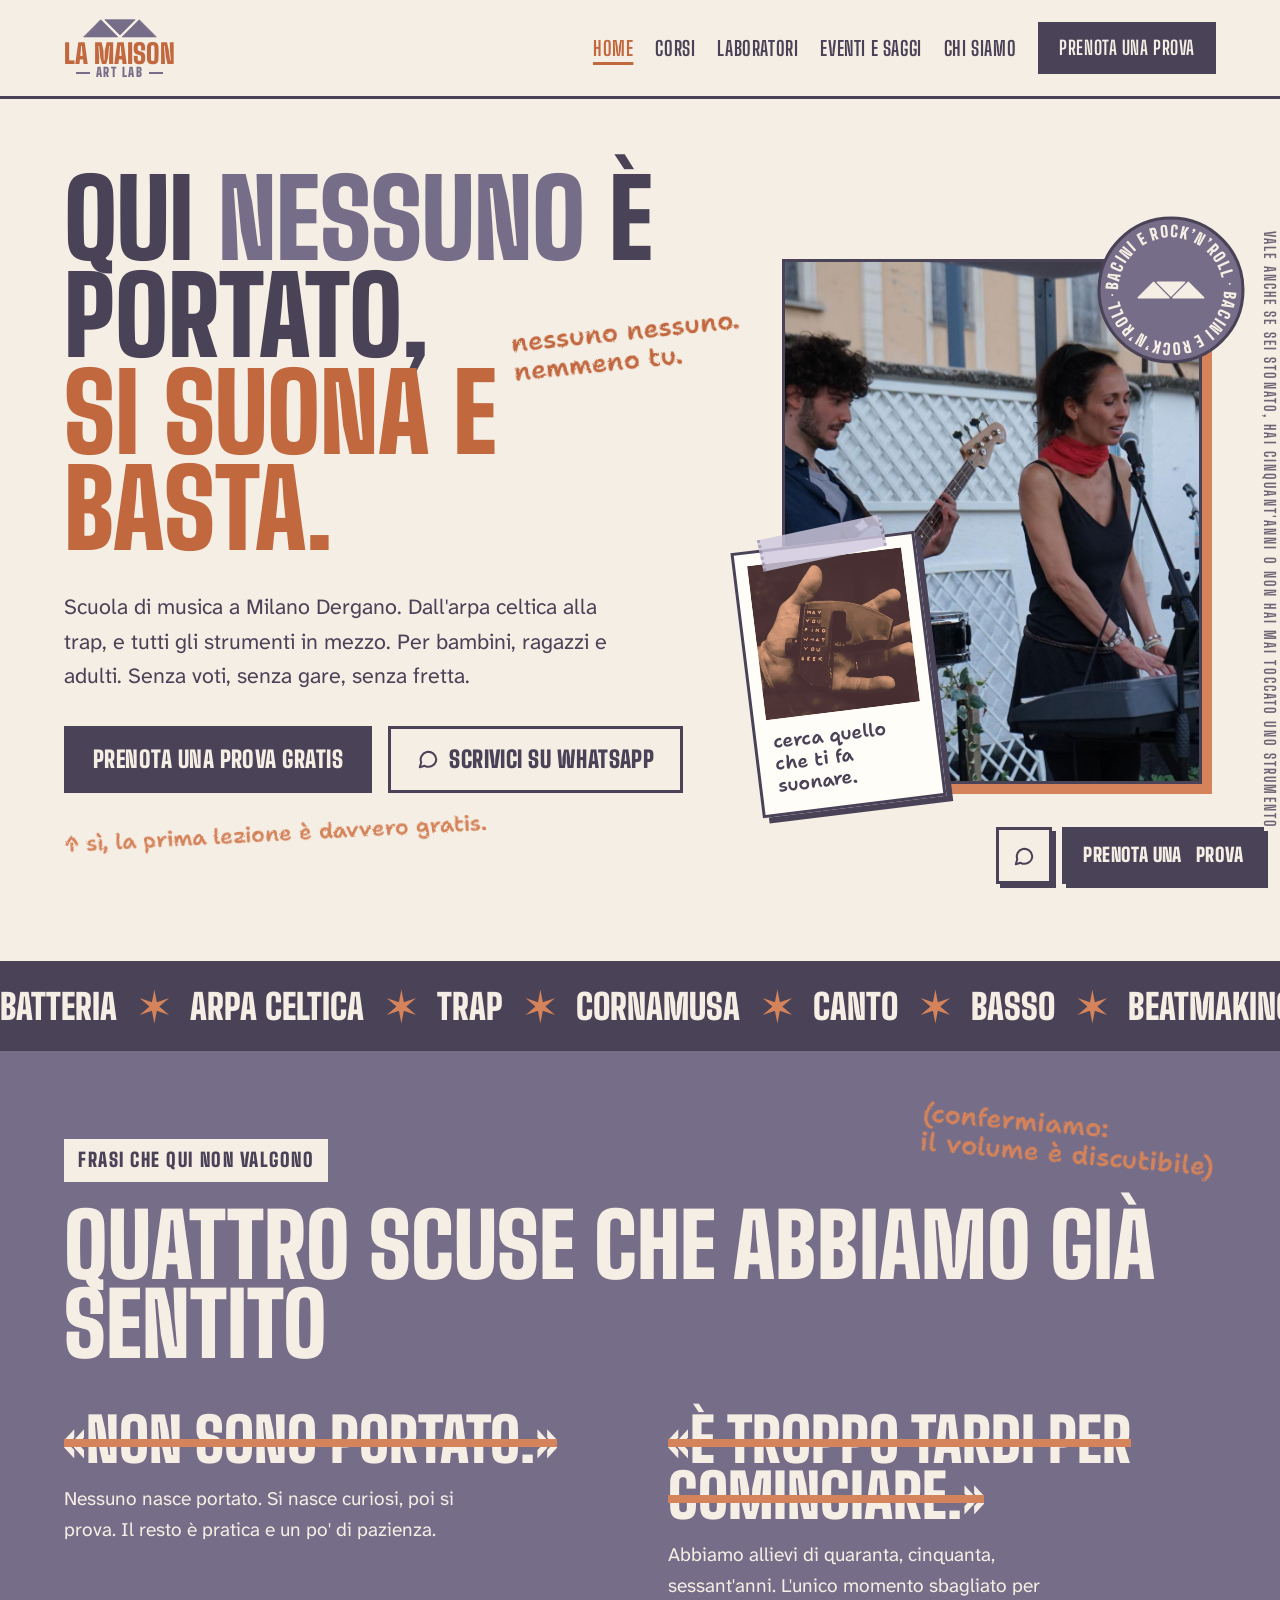
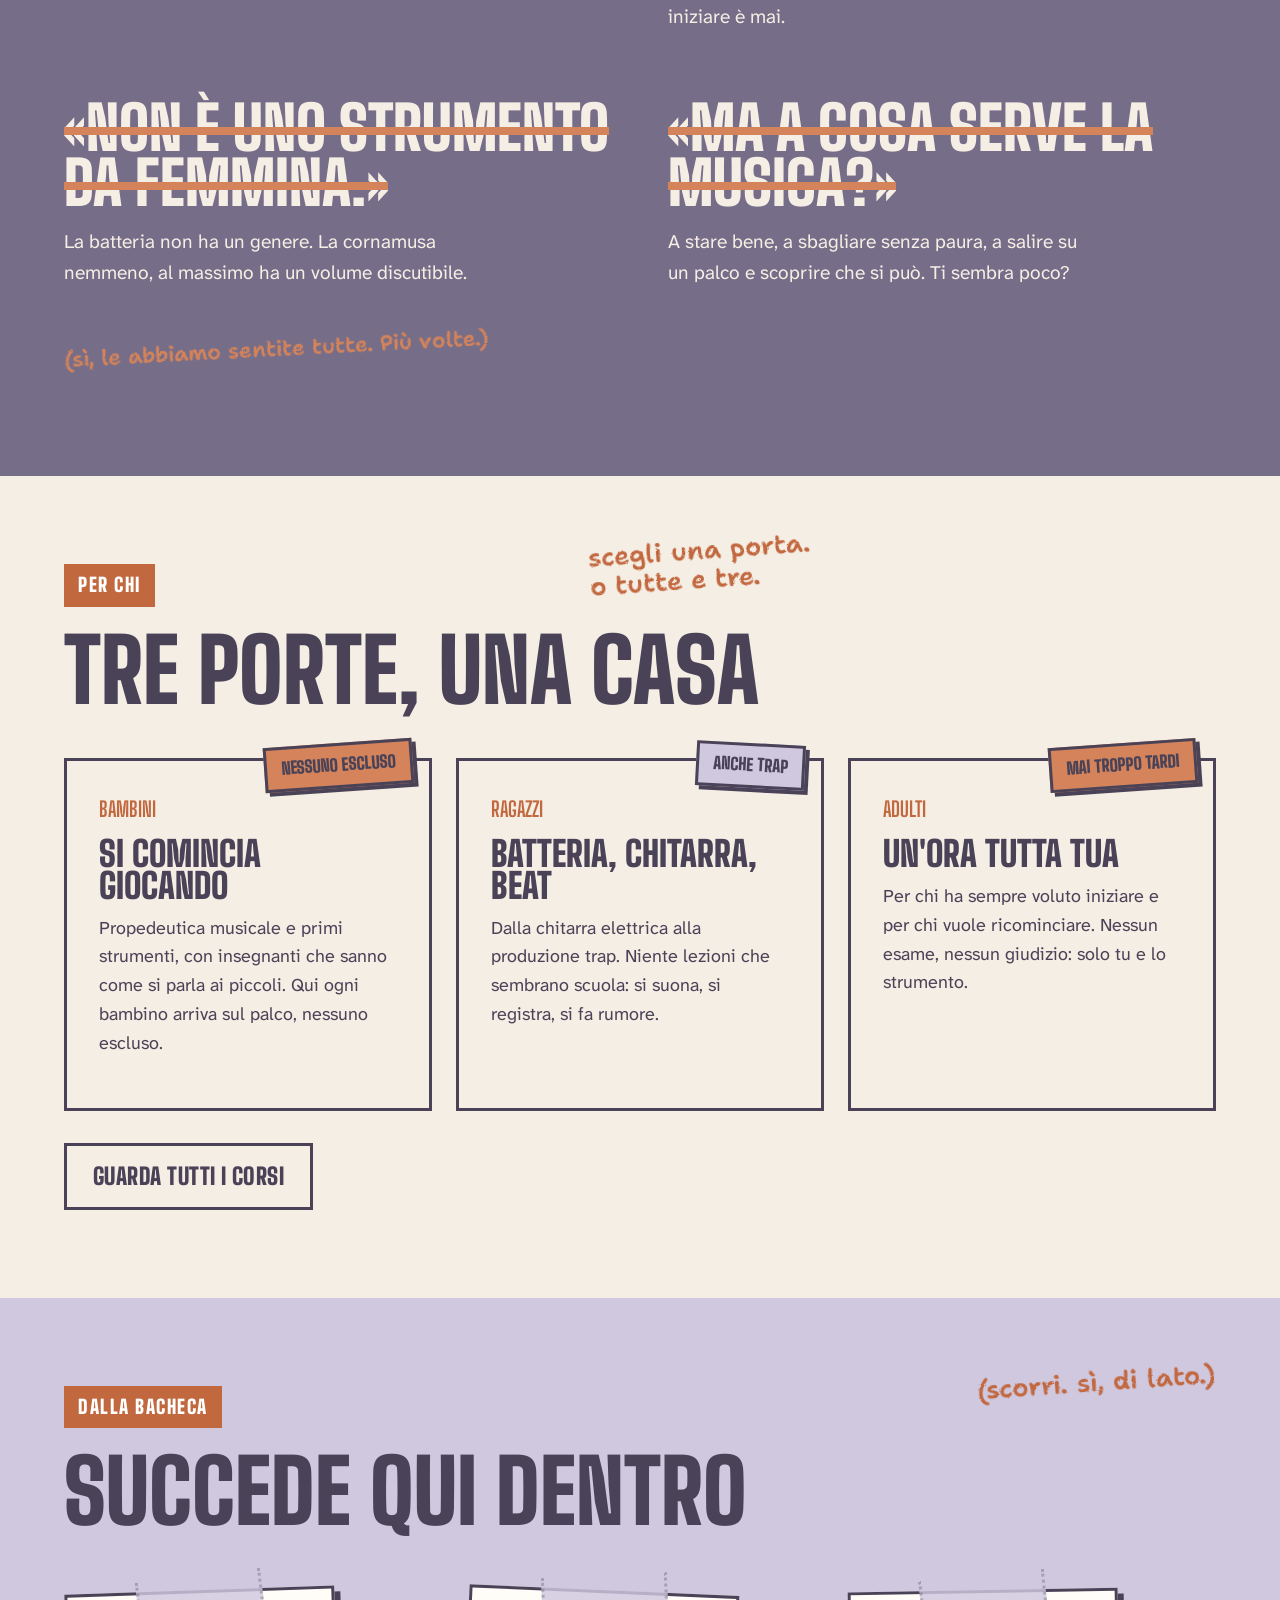
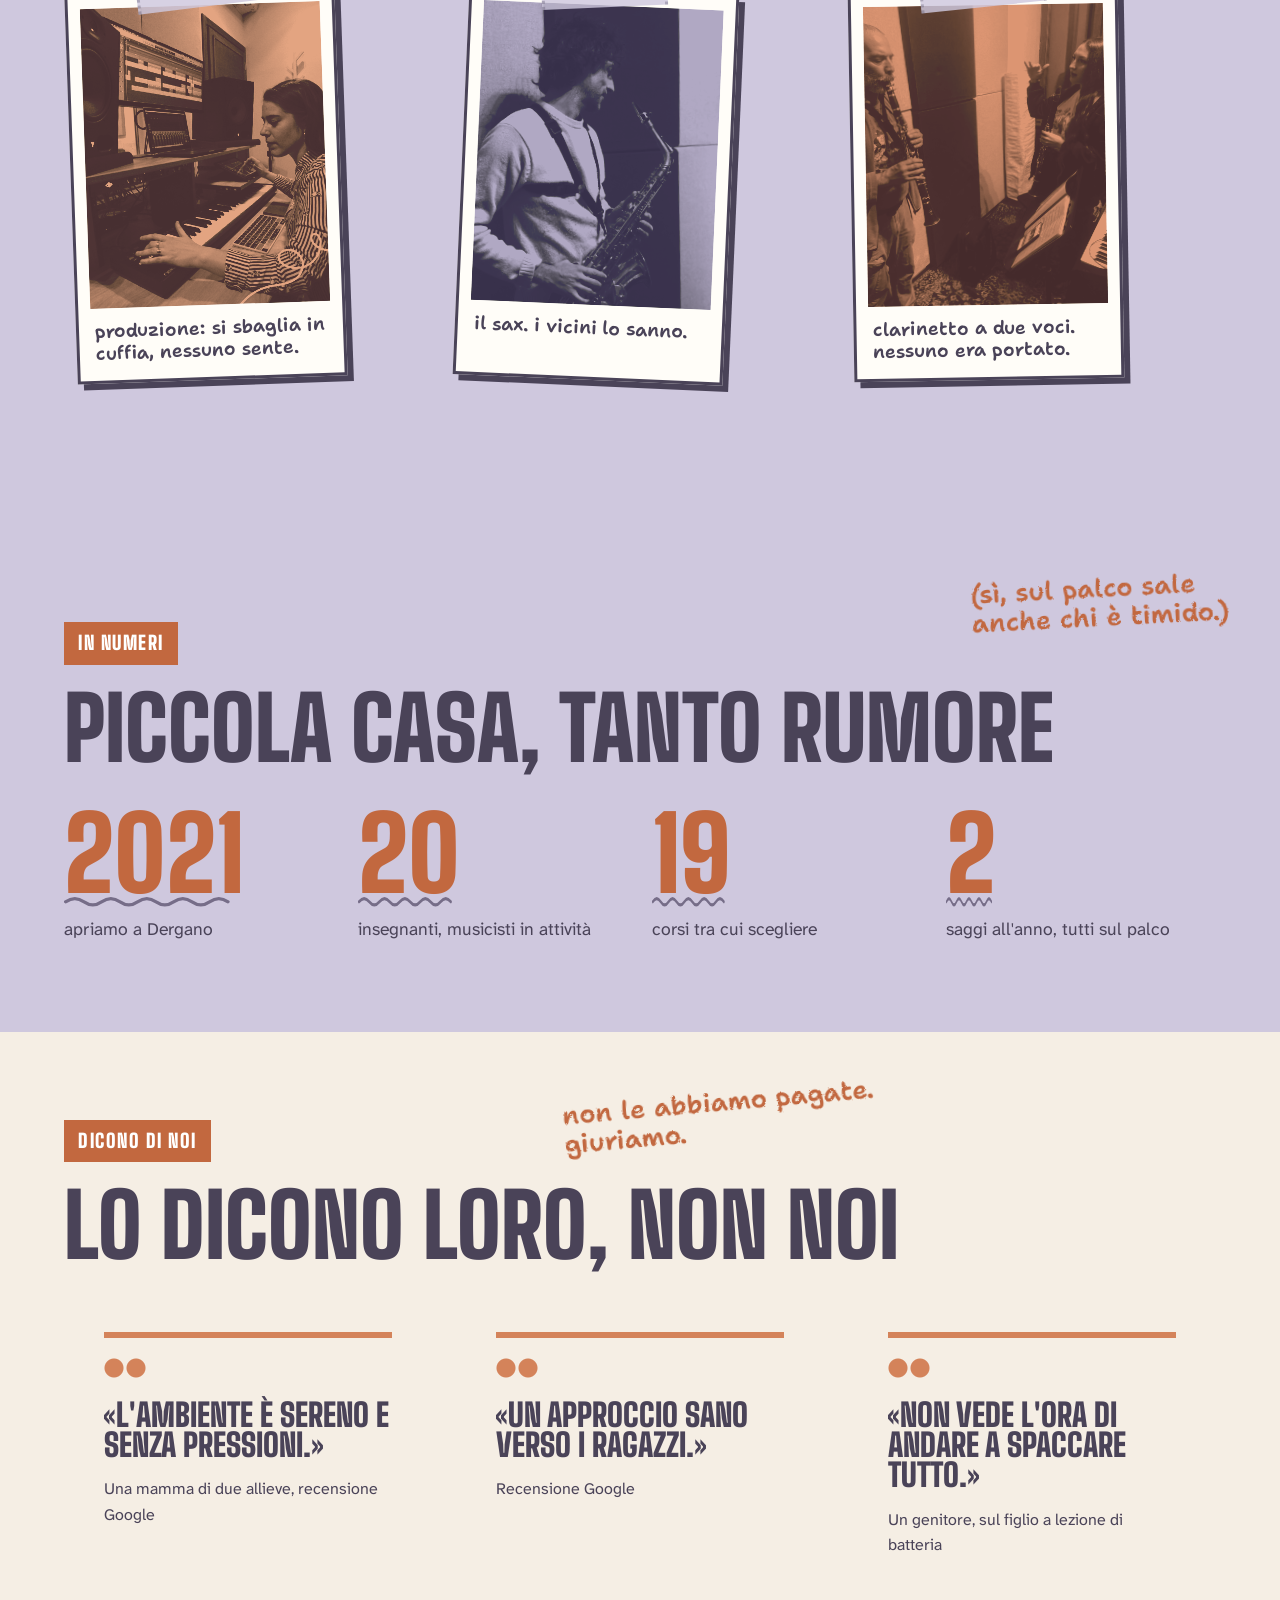
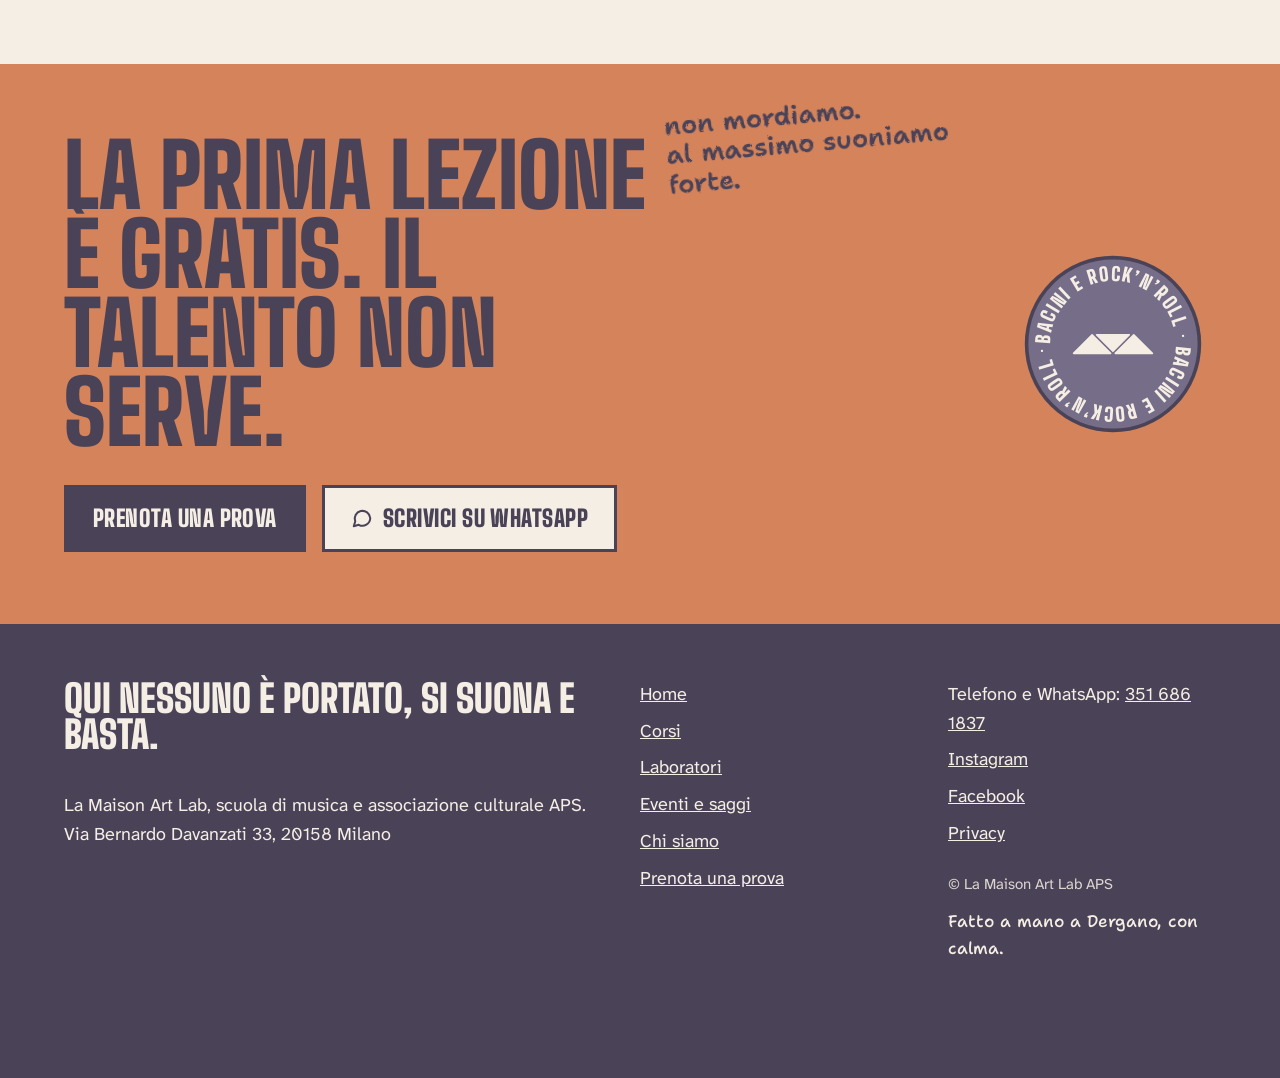
==== index.html @ 90f3ef37 "Aggiunge le foto della scuola: apertura, bacheca, archivio dei saggi e sede Co-Authored-By: Claude O" ====
<!DOCTYPE html>
<html lang="it">
<head>
<meta charset="utf-8">
<meta name="viewport" content="width=device-width, initial-scale=1">
<title>La Maison Art Lab · Scuola di musica a Milano Dergano</title>
<meta name="description" content="Qui nessuno è portato, si suona e basta. Scuola di musica a Milano Dergano per bambini, ragazzi e adulti. Lezione di prova gratuita.">
<link rel="stylesheet" href="style.css">
</head>
<body>
<svg width="0" height="0" style="position:absolute" aria-hidden="true" focusable="false"><filter id="gesso"><feTurbulence type="fractalNoise" baseFrequency="0.85" numOctaves="2" result="n"/><feDisplacementMap in="SourceGraphic" in2="n" scale="2.4"/></filter></svg>
<a class="salta" href="#contenuto">Vai al contenuto</a>
<header class="testata"><div class="wrap">
<a class="marchio" href="index.html" aria-label="La Maison Art Lab, home"><svg viewBox="130 300 832 225" aria-hidden="true" focusable="false"><g fill="#766D88" stroke="#766D88" stroke-width="8" stroke-linejoin="round"><path d="M148 507 L335 319 L522 507 Z"/><path d="M380 319 L711 319 L546 485 Z"/><path d="M569 507 L756 319 L944 507 Z"/></g></svg><span class="marchio-testo"><b>La Maison</b><span>ART LAB</span></span></a>
<button class="apri-menu" type="button" aria-expanded="false" aria-controls="menu">Menu</button>
<nav class="menu" id="menu" aria-label="Principale"><a href="index.html" aria-current="page">Home</a><a href="corsi.html">Corsi</a><a href="laboratori.html">Laboratori</a><a href="eventi.html">Eventi e saggi</a><a href="chi-siamo.html">Chi siamo</a><a class="btn btn-prova" href="prova.html">Prenota una prova</a></nav>
</div></header>
<main id="contenuto">
<section class="hero"><div class="wrap hero-griglia">
<div>
<h1 style="font-size:clamp(3.6rem,8.4vw,8.4rem)"><span class="w1">Qui</span> <span class="w2">nessuno</span> <span class="w1">è portato,</span><span class="riga2">si suona e basta.</span></h1>
<p class="lead">Scuola di musica a Milano Dergano. Dall'arpa celtica alla trap, e tutti gli strumenti in mezzo. Per bambini, ragazzi e adulti. Senza voti, senza gare, senza fretta.</p>
<div class="bottoni"><a class="btn btn-prova" href="prova.html">Prenota una prova gratis</a><a class="btn btn-wa" href="https://wa.me/393516861837?text=Ciao%21%20Vorrei%20prenotare%20una%20lezione%20di%20prova%20alla%20Maison."><svg viewBox="0 0 24 24" fill="none" stroke="currentColor" stroke-width="2.2" stroke-linecap="round" stroke-linejoin="round" aria-hidden="true" focusable="false"><path d="M21 12a8.5 8.5 0 0 1-12.6 7.4L3 21l1.6-5.2A8.5 8.5 0 1 1 21 12z"/></svg> Scrivici su WhatsApp</a></div>
<p class="annotazione">↑ sì, la prima lezione è davvero gratis.</p>
</div>
<div class="hero-figura"><div class="foto-grande"><img src="foto/hero-basso-voce.jpg" alt="Un bassista e una cantante suonano dal vivo nel giardino" width="960" height="1200"></div><figure class="polaroid nastrino"><span class="duo"><img src="foto/plettro.jpg" alt="Una mano tiene un plettro con la scritta may you find what you seek" loading="lazy"></span><figcaption>cerca quello che ti fa suonare.</figcaption></figure><svg class="timbro" viewBox="0 0 200 200" aria-hidden="true" focusable="false"><defs><path id="cerchio-hero" d="M100,100 m-70,0 a70,70 0 1,1 140,0 a70,70 0 1,1 -140,0"/></defs><circle cx="100" cy="100" r="96" fill="#766D88" stroke="#4A4358" stroke-width="4"/><text font-family="Big Shoulders Display, Arial Narrow, sans-serif" font-weight="900" font-size="21" fill="#F5EEE4" letter-spacing="1"><textPath href="#cerchio-hero" textLength="436" lengthAdjust="spacing">BACINI E ROCK&#8217;N&#8217;ROLL · BACINI E ROCK&#8217;N&#8217;ROLL ·</textPath></text><g transform="translate(54.2,87.6) scale(0.11) translate(-130,-300)"><g fill="#F5EEE4" stroke="#F5EEE4" stroke-width="16" stroke-linejoin="round"><path d="M148 507 L335 319 L522 507 Z"/><path d="M380 319 L711 319 L546 485 Z"/><path d="M569 507 L756 319 L944 507 Z"/></g></g></svg></div>
</div>
<p class="gesso solo-desk" style="left:40%;top:218px;color:var(--terra-scura);transform:rotate(-6deg)" aria-hidden="true">nessuno nessuno.<br>nemmeno tu.</p><div class="lato">Vale anche se sei stonato, hai cinquant'anni o non hai mai toccato uno strumento</div>
</section>
<div class="nastro" aria-hidden="true"><div class="nastro-binario"><span>Batteria<i>✶</i>Arpa celtica<i>✶</i>Trap<i>✶</i>Cornamusa<i>✶</i>Canto<i>✶</i>Basso<i>✶</i>Beatmaking<i>✶</i>Violino<i>✶</i>Tin whistle<i>✶</i>Sax<i>✶</i>Pianoforte<i>✶</i>Bodhrán<i>✶</i>Chitarra elettrica<i>✶</i>Tromba<i>✶</i></span><span>Batteria<i>✶</i>Arpa celtica<i>✶</i>Trap<i>✶</i>Cornamusa<i>✶</i>Canto<i>✶</i>Basso<i>✶</i>Beatmaking<i>✶</i>Violino<i>✶</i>Tin whistle<i>✶</i>Sax<i>✶</i>Pianoforte<i>✶</i>Bodhrán<i>✶</i>Chitarra elettrica<i>✶</i>Tromba<i>✶</i></span></div></div>

<section class="sezione sezione-viola"><div class="wrap">
<span class="etichetta">Frasi che qui non valgono</span>
<h2>Quattro scuse che abbiamo già sentito</h2>
<div class="frasi">
<div class="frase"><s>«Non sono portato.»</s><p>Nessuno nasce portato. Si nasce curiosi, poi si prova. Il resto è pratica e un po' di pazienza.</p></div>
<div class="frase"><s>«È troppo tardi per cominciare.»</s><p>Abbiamo allievi di quaranta, cinquanta, sessant'anni. L'unico momento sbagliato per iniziare è mai.</p></div>
<div class="frase"><s>«Non è uno strumento da femmina.»</s><p>La batteria non ha un genere. La cornamusa nemmeno, al massimo ha un volume discutibile.</p></div>
<div class="frase"><s>«Ma a cosa serve la musica?»</s><p>A stare bene, a sbagliare senza paura, a salire su un palco e scoprire che si può. Ti sembra poco?</p></div>
</div>
<p class="annotazione">(sì, le abbiamo sentite tutte. Più volte.)</p><p class="gesso solo-desk" style="right:5%;top:60px;color:var(--terra);transform:rotate(5deg)" aria-hidden="true">(confermiamo:<br>il volume è discutibile)</p>
</div></section>

<section class="sezione"><div class="wrap">
<p class="gesso solo-desk" style="left:46%;top:60px;color:var(--terra-scura);transform:rotate(-4deg)" aria-hidden="true">scegli una porta.<br>o tutte e tre.</p><span class="etichetta">Per chi</span>
<h2>Tre porte, una casa</h2>
<div class="schede">
<div class="scheda"><span class="adesivo">Nessuno escluso</span><span class="eta">Bambini</span><h3>Si comincia giocando</h3><p>Propedeutica musicale e primi strumenti, con insegnanti che sanno come si parla ai piccoli. Qui ogni bambino arriva sul palco, nessuno escluso.</p></div>
<div class="scheda"><span class="adesivo lilla">Anche trap</span><span class="eta">Ragazzi</span><h3>Batteria, chitarra, beat</h3><p>Dalla chitarra elettrica alla produzione trap. Niente lezioni che sembrano scuola: si suona, si registra, si fa rumore.</p></div>
<div class="scheda"><span class="adesivo">Mai troppo tardi</span><span class="eta">Adulti</span><h3>Un'ora tutta tua</h3><p>Per chi ha sempre voluto iniziare e per chi vuole ricominciare. Nessun esame, nessun giudizio: solo tu e lo strumento.</p></div>
</div>
<div class="bottoni"><a class="btn btn-wa" href="corsi.html">Guarda tutti i corsi</a></div>
</div></section><section class="sezione sezione-lilla"><div class="wrap"><p class="gesso solo-desk" style="right:5%;top:70px;color:var(--terra-scura);transform:rotate(-4deg)" aria-hidden="true">(scorri. sì, di lato.)</p><span class="etichetta">Dalla bacheca</span><h2>Succede qui dentro</h2><div class="bacheca" aria-label="Foto dalle lezioni"><figure class="polaroid nastrino"><span class="duo"><img src="foto/produzione.jpg" alt="Una ragazza produce musica al computer con tastiera e casse" loading="lazy"></span><figcaption>produzione: si sbaglia in cuffia, nessuno sente.</figcaption></figure><figure class="polaroid nastrino"><span class="duo"><img src="foto/sax.jpg" alt="Un sassofonista davanti alla parete rossa della sala" loading="lazy"></span><figcaption>il sax. i vicini lo sanno.</figcaption></figure><figure class="polaroid nastrino"><span class="duo"><img src="foto/clarinetto.jpg" alt="Insegnante e allieva suonano il clarinetto" loading="lazy"></span><figcaption>clarinetto a due voci. nessuno era portato.</figcaption></figure><figure class="polaroid nastrino"><span class="duo"><img src="foto/canto-piano.jpg" alt="Una cantante e un pianista provano in sala" loading="lazy"></span><figcaption>voce e piano. il resto è coraggio.</figcaption></figure><figure class="polaroid nastrino"><span class="duo"><img src="foto/basso.jpg" alt="Un bassista suona in sala prove" loading="lazy"></span><figcaption>senza basso non balla nessuno.</figcaption></figure><figure class="polaroid nastrino"><span class="duo"><img src="foto/batteria.jpg" alt="Una batterista suona all aperto" loading="lazy"></span><figcaption>rumore autorizzato.</figcaption></figure><figure class="polaroid nastrino"><span class="duo"><img src="foto/studio.jpg" alt="Una persona di spalle lavora in studio di registrazione" loading="lazy"></span><figcaption>cuffie, cavi e pazienza.</figcaption></figure><figure class="polaroid nastrino"><span class="duo"><img src="foto/chitarre.jpg" alt="Due chitarriste a lezione" loading="lazy"></span><figcaption>prima si accorda. poi si ride.</figcaption></figure><figure class="polaroid nastrino"><span class="duo"><img src="foto/batteria-giardino.jpg" alt="Un percussionista suona con le spazzole in giardino" loading="lazy"></span><figcaption>anche in giardino. anche con le spazzole.</figcaption></figure></div></div></section>

<section class="sezione sezione-lilla"><div class="wrap">
<p class="gesso solo-desk" style="right:4%;top:40px;color:var(--terra-scura);transform:rotate(-3deg)" aria-hidden="true">(sì, sul palco sale<br>anche chi è timido.)</p><span class="etichetta">In numeri</span>
<h2>Piccola casa, tanto rumore</h2>
<div class="numeri">
<div class="numero"><b>2021<svg viewBox="0 0 200 18" preserveAspectRatio="none" aria-hidden="true" focusable="false"><path d="M2 10 Q 12 2 22 10 Q 32 18 42 10 Q 52 2 62 10 Q 72 18 82 10 Q 92 2 102 10 Q 112 18 122 10 Q 132 2 142 10 Q 152 18 162 10 Q 172 2 182 10" fill="none" stroke="currentColor" stroke-width="4" stroke-linecap="round"/></svg></b><span>apriamo a Dergano</span></div>
<div class="numero"><b>20<svg viewBox="0 0 200 18" preserveAspectRatio="none" aria-hidden="true" focusable="false"><path d="M2 10 Q 12 2 22 10 Q 32 18 42 10 Q 52 2 62 10 Q 72 18 82 10 Q 92 2 102 10 Q 112 18 122 10 Q 132 2 142 10 Q 152 18 162 10 Q 172 2 182 10" fill="none" stroke="currentColor" stroke-width="4" stroke-linecap="round"/></svg></b><span>insegnanti, musicisti in attività</span></div>
<div class="numero"><b>19<svg viewBox="0 0 200 18" preserveAspectRatio="none" aria-hidden="true" focusable="false"><path d="M2 10 Q 12 2 22 10 Q 32 18 42 10 Q 52 2 62 10 Q 72 18 82 10 Q 92 2 102 10 Q 112 18 122 10 Q 132 2 142 10 Q 152 18 162 10 Q 172 2 182 10" fill="none" stroke="currentColor" stroke-width="4" stroke-linecap="round"/></svg></b><span>corsi tra cui scegliere</span></div>
<div class="numero"><b>2<svg viewBox="0 0 200 18" preserveAspectRatio="none" aria-hidden="true" focusable="false"><path d="M2 10 Q 12 2 22 10 Q 32 18 42 10 Q 52 2 62 10 Q 72 18 82 10 Q 92 2 102 10 Q 112 18 122 10 Q 132 2 142 10 Q 152 18 162 10 Q 172 2 182 10" fill="none" stroke="currentColor" stroke-width="4" stroke-linecap="round"/></svg></b><span>saggi all'anno, tutti sul palco</span></div>
</div>
</div></section>

<section class="sezione"><div class="wrap">
<p class="gesso solo-desk" style="left:44%;top:56px;color:var(--terra-scura);transform:rotate(-5deg)" aria-hidden="true">non le abbiamo pagate.<br>giuriamo.</p><span class="etichetta">Dicono di noi</span>
<h2>Lo dicono loro, non noi</h2>
<div class="recensioni">
<figure class="recensione"><blockquote>«L'ambiente è sereno e senza pressioni.»</blockquote><figcaption>Una mamma di due allieve, recensione Google</figcaption></figure>
<figure class="recensione"><blockquote>«Un approccio sano verso i ragazzi.»</blockquote><figcaption>Recensione Google</figcaption></figure>
<figure class="recensione"><blockquote>«Non vede l'ora di andare a spaccare tutto.»</blockquote><figcaption>Un genitore, sul figlio a lezione di batteria</figcaption></figure>
</div>
</div></section>

</main>
<section class="banda"><p class="gesso solo-desk" style="left:52%;top:34px;color:var(--notte);transform:rotate(-5deg)" aria-hidden="true">non mordiamo.<br>al massimo suoniamo forte.</p><svg class="timbro" viewBox="0 0 200 200" aria-hidden="true" focusable="false"><defs><path id="cerchio-piede" d="M100,100 m-70,0 a70,70 0 1,1 140,0 a70,70 0 1,1 -140,0"/></defs><circle cx="100" cy="100" r="96" fill="#766D88" stroke="#4A4358" stroke-width="4"/><text font-family="Big Shoulders Display, Arial Narrow, sans-serif" font-weight="900" font-size="21" fill="#F5EEE4" letter-spacing="1"><textPath href="#cerchio-piede" textLength="436" lengthAdjust="spacing">BACINI E ROCK&#8217;N&#8217;ROLL · BACINI E ROCK&#8217;N&#8217;ROLL ·</textPath></text><g transform="translate(54.2,87.6) scale(0.11) translate(-130,-300)"><g fill="#F5EEE4" stroke="#F5EEE4" stroke-width="16" stroke-linejoin="round"><path d="M148 507 L335 319 L522 507 Z"/><path d="M380 319 L711 319 L546 485 Z"/><path d="M569 507 L756 319 L944 507 Z"/></g></g></svg><div class="wrap">
<h2>La prima lezione è gratis. Il talento non serve.</h2>
<div class="bottoni"><a class="btn btn-prova" href="prova.html">Prenota una prova</a><a class="btn btn-wa" href="https://wa.me/393516861837?text=Ciao%21%20Vorrei%20prenotare%20una%20lezione%20di%20prova%20alla%20Maison."><svg viewBox="0 0 24 24" fill="none" stroke="currentColor" stroke-width="2.2" stroke-linecap="round" stroke-linejoin="round" aria-hidden="true" focusable="false"><path d="M21 12a8.5 8.5 0 0 1-12.6 7.4L3 21l1.6-5.2A8.5 8.5 0 1 1 21 12z"/></svg> Scrivici su WhatsApp</a></div>
</div></section>
<footer class="piede"><div class="wrap">
<div><p class="claim">Qui nessuno è portato, si suona e basta.</p><p>La Maison Art Lab, scuola di musica e associazione culturale APS.<br>Via Bernardo Davanzati 33, 20158 Milano</p></div>
<div><ul><li><a href="index.html">Home</a></li><li><a href="corsi.html">Corsi</a></li><li><a href="laboratori.html">Laboratori</a></li><li><a href="eventi.html">Eventi e saggi</a></li><li><a href="chi-siamo.html">Chi siamo</a></li><li><a href="prova.html">Prenota una prova</a></li></ul></div>
<div><ul><li>Telefono e WhatsApp: <a href="tel:+393516861837">351 686 1837</a></li><li><a href="https://www.instagram.com/lamaisonartlab/">Instagram</a></li><li><a href="https://www.facebook.com/lamaisonartlab/">Facebook</a></li><li><a href="privacy.html">Privacy</a></li></ul><small>© La Maison Art Lab APS</small><p class="firma">Fatto a mano a Dergano, con calma.</p></div>
</div></footer>
<div class="fisso"><a class="btn btn-wa" href="https://wa.me/393516861837?text=Ciao%21%20Vorrei%20prenotare%20una%20lezione%20di%20prova%20alla%20Maison." aria-label="Scrivici su WhatsApp"><svg viewBox="0 0 24 24" fill="none" stroke="currentColor" stroke-width="2.2" stroke-linecap="round" stroke-linejoin="round" aria-hidden="true" focusable="false"><path d="M21 12a8.5 8.5 0 0 1-12.6 7.4L3 21l1.6-5.2A8.5 8.5 0 1 1 21 12z"/></svg></a><a class="btn btn-prova" href="prova.html"><span class="testo-lungo">Prenota una&nbsp;</span>prova</a></div>
<script src="main.js"></script>
</body>
</html>
---- style.css ----
@font-face{font-family:'Big Shoulders Display';font-style:normal;font-weight:700;font-display:swap;src:url(fonts/big-shoulders-display-latin-700-normal.woff2) format('woff2')}
@font-face{font-family:'Big Shoulders Display';font-style:normal;font-weight:900;font-display:swap;src:url(fonts/big-shoulders-display-latin-900-normal.woff2) format('woff2')}
@font-face{font-family:'Atkinson Hyperlegible Next';font-style:normal;font-weight:400;font-display:swap;src:url(fonts/atkinson-hyperlegible-next-latin-400-normal.woff2) format('woff2')}
@font-face{font-family:'Atkinson Hyperlegible Next';font-style:normal;font-weight:700;font-display:swap;src:url(fonts/atkinson-hyperlegible-next-latin-700-normal.woff2) format('woff2')}
@font-face{font-family:'Shantell Sans';font-style:normal;font-weight:500;font-display:swap;src:url(fonts/shantell-sans-latin-500-normal.woff2) format('woff2')}
@font-face{font-family:'Shantell Sans';font-style:normal;font-weight:600;font-display:swap;src:url(fonts/shantell-sans-latin-600-normal.woff2) format('woff2')}
:root{
  --viola:#766D88; --terra:#D4835A; --terra-scura:#C2683F; --notte:#4A4358;
  --crema:#F5EEE4; --lilla:#CFC8DE; --bianco:#FFFFFF;
  --display:'Big Shoulders Display', 'Arial Narrow', sans-serif;
  --testo:'Atkinson Hyperlegible Next', system-ui, sans-serif;
  --max:1200px;
}
*{box-sizing:border-box}
html{scroll-behavior:smooth}
body{margin:0;background:var(--crema);color:var(--notte);font-family:var(--testo);font-size:1.125rem;line-height:1.6}
img{max-width:100%;display:block}
a{color:var(--notte)}
a:hover{color:var(--terra-scura)}
:focus-visible{outline:3px solid var(--terra-scura);outline-offset:3px}
.wrap{max-width:var(--max);margin:0 auto;padding:0 24px}
h1,h2,h3,.display{font-family:var(--display);font-weight:900;text-transform:uppercase;line-height:.9;margin:0;letter-spacing:0}
h1{font-size:clamp(4rem,12vw,10rem)}
h2{font-size:clamp(3rem,7vw,5.5rem)}
h3{font-size:2.2rem}
p{margin:0 0 1em}
.lead{font-size:1.35rem;max-width:40ch}
.salta{position:absolute;left:-9999px;top:0;background:var(--notte);color:var(--crema);padding:12px 16px;z-index:100}
.salta:focus{left:12px;top:12px}

/* Header */
.testata{position:sticky;top:0;z-index:50;background:var(--crema);border-bottom:3px solid var(--notte)}
.testata .wrap{display:flex;align-items:center;justify-content:space-between;gap:16px;min-height:76px}
.marchio{display:flex;align-items:center;gap:12px;text-decoration:none;color:var(--notte)}
.marchio svg{width:64px;height:auto}
.marchio-testo{display:flex;flex-direction:column;align-items:center;line-height:.9}
.marchio-testo b{font-family:var(--display);font-weight:900;font-size:1.9rem;color:var(--terra-scura);text-transform:uppercase}
.marchio-testo span{display:flex;align-items:center;gap:6px;font-family:var(--display);font-weight:900;font-size:.8rem;letter-spacing:.12em;color:var(--viola)}
.marchio-testo span::before,.marchio-testo span::after{content:"";display:block;width:14px;height:2px;background:var(--viola)}
.menu{display:flex;align-items:center;gap:22px}
.menu a{white-space:nowrap;font-family:var(--display);font-weight:700;font-size:1.25rem;text-transform:uppercase;text-decoration:none;letter-spacing:.03em}
.menu a[aria-current="page"]{color:var(--terra-scura);text-decoration:underline;text-decoration-thickness:3px;text-underline-offset:6px}
.apri-menu{display:none;background:none;border:3px solid var(--notte);color:var(--notte);font-family:var(--display);font-weight:900;font-size:1.2rem;text-transform:uppercase;padding:8px 14px;min-height:44px;cursor:pointer}

/* Bottoni */
.btn{display:inline-flex;align-items:center;justify-content:center;gap:10px;min-height:52px;padding:12px 26px;font-family:var(--display);font-weight:900;font-size:1.45rem;text-transform:uppercase;text-decoration:none;border:3px solid var(--notte);cursor:pointer;letter-spacing:.02em;transition:transform .15s ease}
.btn:hover{transform:translate(-3px,-3px);box-shadow:6px 6px 0 var(--notte)}
.btn-prova{background:var(--notte);color:var(--crema)}
.btn-prova:hover{color:var(--crema)}
.btn-wa{background:var(--crema);color:var(--notte)}
.btn-wa svg{width:22px;height:22px}
.menu .btn{font-size:1.2rem;min-height:44px;padding:8px 18px}
.bottoni{display:flex;flex-wrap:wrap;gap:16px;margin-top:32px}

/* Hero */
.hero{padding:72px 0 88px}
.hero h1 .riga2{display:block;color:var(--terra-scura)}
.hero .tetto{width:min(420px,70vw);margin-bottom:36px}
.hero .lead{margin-top:32px}

/* Sezioni */
.sezione{padding:88px 0}
.sezione-viola{background:var(--viola);color:var(--crema)}
.sezione-viola a{color:var(--crema)}
.sezione-lilla{background:var(--lilla)}
.sezione-terra{background:var(--terra)}
.sezione-notte{background:var(--notte);color:var(--crema)}
.etichetta{display:inline-block;font-family:var(--display);font-weight:900;font-size:1.2rem;letter-spacing:.08em;text-transform:uppercase;background:var(--terra-scura);color:var(--bianco);padding:6px 14px;margin-bottom:24px}
.sezione-viola .etichetta,.sezione-notte .etichetta{background:var(--crema);color:var(--notte)}

/* Frasi sbarrate */
.frasi{display:grid;grid-template-columns:repeat(2,minmax(0,1fr));gap:48px 56px;margin-top:48px}
.frase s{font-family:var(--display);font-weight:900;font-size:clamp(2.4rem,5vw,3.8rem);text-transform:uppercase;line-height:.92;display:block;text-decoration-color:var(--terra);text-decoration-thickness:8px;margin-bottom:16px}
.frase p{font-size:1.2rem;max-width:36ch}

/* Schede */
.schede{display:grid;grid-template-columns:repeat(3,minmax(0,1fr));gap:24px;margin-top:48px}
.scheda{background:var(--crema);color:var(--notte);border:3px solid var(--notte);padding:32px}
.scheda h3{margin-bottom:12px}
.scheda .eta{font-family:var(--display);font-weight:700;font-size:1.3rem;text-transform:uppercase;color:var(--terra-scura);margin-bottom:12px;display:block}

/* Numeri */
.numeri{display:grid;grid-template-columns:repeat(4,minmax(0,1fr));gap:24px;margin-top:40px}
.numero b{display:block;font-family:var(--display);font-weight:900;font-size:clamp(4rem,8vw,6.5rem);line-height:.9;color:var(--terra-scura)}
.numero span{font-size:1.1rem}

/* Recensioni */
.recensioni{display:grid;grid-template-columns:repeat(3,minmax(0,1fr));gap:24px;margin-top:48px}
.recensione{border-top:6px solid var(--terra);padding-top:20px}
.recensione blockquote{margin:0 0 16px;font-family:var(--display);font-weight:900;font-size:2rem;line-height:.95;text-transform:uppercase}
.recensione figcaption{font-size:1rem}

/* Corsi */
.famiglie{display:grid;gap:56px;margin-top:56px}
.famiglia h2{font-size:clamp(2.6rem,5vw,4rem);border-bottom:3px solid var(--notte);padding-bottom:12px;margin-bottom:24px}
.corsi{display:grid;grid-template-columns:repeat(3,minmax(0,1fr));gap:20px}
.corso{background:var(--bianco);border:3px solid var(--notte);padding:24px}
.corso h3{font-size:2rem;margin-bottom:8px}
.corso p{margin:0;font-size:1.05rem}
.tag{display:inline-block;font-family:var(--display);font-weight:700;font-size:.95rem;letter-spacing:.06em;text-transform:uppercase;background:var(--lilla);padding:2px 10px;margin-bottom:10px}

/* Due colonne */
.due{display:grid;grid-template-columns:repeat(2,minmax(0,1fr));gap:56px;align-items:start}
.segnaposto{background:var(--lilla);border:3px dashed var(--viola);min-height:320px;display:flex;align-items:center;justify-content:center;text-align:center;padding:24px;font-family:var(--display);font-weight:700;font-size:1.3rem;text-transform:uppercase;color:var(--notte)}
.galleria{display:grid;grid-template-columns:repeat(3,minmax(0,1fr));gap:20px;margin-top:40px}
.galleria .segnaposto{min-height:240px}
.insegnanti{display:grid;grid-template-columns:repeat(4,minmax(0,1fr));gap:20px;margin-top:40px}
.insegnante .segnaposto{min-height:220px;font-size:1.1rem}
.insegnante h3{font-size:1.8rem;margin-top:12px}
.insegnante p{margin:0}

/* Modulo */
.modulo{background:var(--bianco);border:3px solid var(--notte);padding:40px;display:grid;gap:22px}
.campo{display:grid;gap:6px}
.campo label,.campo legend{font-weight:700;font-size:1.05rem}
.campo input,.campo select,.campo textarea{font:inherit;color:var(--notte);background:var(--crema);border:2px solid var(--notte);padding:12px 14px;min-height:48px;border-radius:0;width:100%;min-width:0}
.campo textarea{min-height:120px;resize:vertical}
.campi-due{display:grid;grid-template-columns:repeat(2,minmax(0,1fr));gap:22px}
fieldset{border:0;padding:0;margin:0}
.scelte{display:flex;flex-wrap:wrap;gap:12px}
.scelte label{display:flex;align-items:center;gap:8px;font-weight:400;border:2px solid var(--notte);padding:10px 16px;min-height:48px;cursor:pointer;background:var(--crema)}
.consenso{display:flex;gap:12px;align-items:flex-start;font-size:1rem}
.consenso input{width:22px;height:22px;margin-top:3px;flex:none}
.esito{font-weight:700;padding:16px;border:3px solid var(--notte);display:none}
.esito.ok{display:block;background:var(--lilla)}
.esito.errore{display:block;background:var(--terra)}
.contatti-lista{list-style:none;padding:0;margin:24px 0 0;display:grid;gap:14px;font-size:1.15rem}

/* Banda CTA */
.banda{background:var(--terra);padding:72px 0}
.banda h2{max-width:14ch}

/* Footer */
.piede{background:var(--notte);color:var(--crema);padding:56px 0 100px}
.piede a{color:var(--crema)}
.piede .wrap{display:grid;grid-template-columns:2fr 1fr 1fr;gap:40px}
.piede .claim{font-family:var(--display);font-weight:900;font-size:2.4rem;line-height:.95;text-transform:uppercase}
.piede ul{list-style:none;padding:0;margin:0;display:grid;gap:8px}
.piede small{display:block;margin-top:24px;opacity:.85}

/* Bottone fisso */
.fisso{position:fixed;right:16px;bottom:16px;z-index:60;display:flex;gap:10px}
.fisso .btn{box-shadow:4px 4px 0 var(--notte);font-size:1.2rem;min-height:52px;padding:10px 18px}
.fisso .btn-wa{padding:10px 14px}

@media (max-width:1100px){
  .apri-menu{display:inline-flex;align-items:center}
  .menu{display:none;position:absolute;left:0;right:0;top:100%;background:var(--crema);border-bottom:3px solid var(--notte);flex-direction:column;align-items:flex-start;padding:16px 24px 24px;gap:14px}
  .menu.aperto{display:flex}
  .testata .wrap{position:relative}
}
@media (max-width:900px){
  .apri-menu{display:inline-flex;align-items:center}
  .menu{display:none;position:absolute;left:0;right:0;top:100%;background:var(--crema);border-bottom:3px solid var(--notte);flex-direction:column;align-items:flex-start;padding:16px 24px 24px;gap:14px}
  .menu.aperto{display:flex}
  .testata .wrap{position:relative}
  .frasi,.due,.campi-due{grid-template-columns:minmax(0,1fr)}
  .schede,.recensioni,.corsi,.galleria{grid-template-columns:minmax(0,1fr)}
  .numeri,.insegnanti{grid-template-columns:repeat(2,minmax(0,1fr))}
  .piede .wrap{grid-template-columns:minmax(0,1fr)}
  .sezione{padding:64px 0}
  .modulo{padding:24px}
  .fisso .testo-lungo{display:none}
}
@media (prefers-reduced-motion:reduce){html{scroll-behavior:auto}.btn{transition:none}}

/* ===== Dettagli grafici ===== */
:root{--mano:'Shantell Sans', 'Comic Sans MS', cursive}
.mano{font-family:var(--mano);font-weight:600;text-transform:none;letter-spacing:0}
.hero{position:relative;overflow:hidden}
.hero-griglia{display:grid;grid-template-columns:minmax(0,1.5fr) minmax(0,1fr);gap:32px;align-items:center}
.hero h1 .w1{color:var(--notte)}
.hero h1 .w2{color:var(--viola)}
.hero h1 .w3{color:var(--terra-scura)}
.hero-figura{position:relative;justify-self:center;width:min(420px,100%)}
.mascotte{width:100%;height:auto;display:block}
.mascotte .gambe{transform-origin:50% 20%}
.timbro{position:absolute;width:150px;height:150px;right:-6px;top:-10px;animation:gira 22s linear infinite}
.timbro-statico{animation:none}
@keyframes gira{to{transform:rotate(360deg)}}
.nota-mano{position:absolute;font-family:var(--mano);font-weight:600;font-size:1.15rem;line-height:1.2;color:var(--notte);max-width:16ch}
.nota-freccia{display:flex;align-items:flex-start;gap:6px}
.nota-freccia svg{width:70px;height:auto;flex:none;color:var(--terra-scura)}
.lato{position:absolute;right:10px;top:50%;transform:translate(50%,-50%) rotate(90deg);transform-origin:center;white-space:nowrap;font-family:var(--display);font-weight:700;font-size:.95rem;letter-spacing:.14em;text-transform:uppercase;color:var(--notte);opacity:.8}

/* Nastro scorrevole */
.nastro{background:var(--notte);color:var(--crema);overflow:hidden;border-top:3px solid var(--notte);border-bottom:3px solid var(--notte)}
.nastro-binario{display:flex;width:max-content;animation:scorri 38s linear infinite}
.nastro-binario span{font-family:var(--display);font-weight:900;font-size:2.2rem;text-transform:uppercase;padding:14px 0;white-space:nowrap}
.nastro-binario i{font-style:normal;color:var(--terra);padding:0 22px}
@keyframes scorri{to{transform:translateX(-50%)}}

/* Adesivi */
.adesivo{display:inline-block;font-family:var(--display);font-weight:900;text-transform:uppercase;font-size:1.3rem;background:var(--terra);color:var(--notte);border:3px solid var(--notte);padding:6px 14px;transform:rotate(-4deg);box-shadow:4px 4px 0 var(--notte)}
.adesivo.lilla{background:var(--lilla);transform:rotate(3deg)}
.scheda{position:relative}
.scheda .adesivo{position:absolute;top:-18px;right:16px;font-size:1.05rem}

/* Doodle */
.doodle{position:absolute;pointer-events:none;color:var(--terra-scura)}
.doodle svg{width:100%;height:auto;display:block}
.titolo-doodle{position:relative;display:inline-block}
.sottolineato{position:relative;display:inline-block}
.sottolineato svg{position:absolute;left:0;bottom:-14px;width:100%;height:18px;color:var(--terra)}
.numero b{position:relative;display:inline-block}
.numero b svg{position:absolute;left:0;bottom:-8px;width:100%;height:14px;color:var(--viola)}
.sezione{position:relative;overflow:hidden}
.annotazione{font-family:var(--mano);font-weight:600;font-size:1.2rem;transform:rotate(-3deg);display:inline-block;margin-top:24px;color:var(--terra)}
.sezione:not(.sezione-viola):not(.sezione-notte) .annotazione{color:var(--terra-scura)}
.recensione blockquote::before{content:"";display:block;width:44px;height:30px;margin-bottom:12px;background:radial-gradient(circle at 10px 10px,var(--terra) 9px,transparent 10px),radial-gradient(circle at 32px 10px,var(--terra) 9px,transparent 10px)}
.banda{position:relative;overflow:hidden}
.banda .timbro{right:6%;top:50%;margin-top:-90px;width:180px;height:180px}
.piede .firma{font-family:var(--mano);font-size:1.05rem;margin-top:12px}

@media (max-width:900px){
  .hero-griglia{grid-template-columns:minmax(0,1fr)}
  .hero-figura{width:min(300px,80%);margin-top:16px}
  .timbro{width:110px;height:110px}
  .lato,.nota-mano.solo-desk,.doodle.solo-desk,.banda .timbro{display:none}
  .nastro-binario span{font-size:1.6rem}
}
@media (prefers-reduced-motion:reduce){.timbro,.nastro-binario{animation:none}}
.hero-figura .timbro{top:auto;bottom:70px;right:-46px;width:130px;height:130px}
.marchio{flex-direction:column;gap:4px}
.marchio svg{width:76px}
.marchio-testo b{font-size:1.7rem}
.testata .wrap{min-height:96px;padding-top:8px;padding-bottom:8px}
.hero-figura .mascotte{max-width:340px;margin:0 auto}
.doodle .scheletro,.doodle .scheletro-banda{width:100%;height:auto;display:block}
.hero-foto{aspect-ratio:4/5;min-height:0;width:100%}
.hero-figura .timbro{bottom:-34px;right:-34px;width:150px;height:150px}
@media (max-width:900px){.hero-figura .timbro{width:110px;height:110px;right:-16px;bottom:-24px}}
.hero-figura .timbro{top:-44px;left:-54px;right:auto;bottom:auto}
@media (max-width:900px){.hero-figura .timbro{top:-30px;left:-20px}}

/* Gessetto */
.gesso{position:absolute;z-index:2;margin:0;font-family:var(--mano);font-weight:600;font-size:1.6rem;line-height:1.15;max-width:18ch;filter:url(#gesso);pointer-events:none}
.sgorbio{position:absolute;z-index:1;pointer-events:none;filter:url(#gesso);opacity:.9}
.sgorbio svg{width:100%;height:auto;display:block}
.annotazione{filter:url(#gesso);font-size:1.35rem}
.nota-mano{filter:url(#gesso)}
.cerchiato{position:relative;display:inline-block}
.cerchio-mano{position:absolute;left:-8%;top:-6%;width:116%;height:112%;color:var(--terra-scura);pointer-events:none;filter:url(#gesso)}
.cerchio-mano svg{width:100%;height:100%;display:block}
.banda,.hero,.sezione{position:relative}
.banda .wrap,.hero .wrap{position:relative;z-index:1}
.famiglia{position:relative}
.hero-figura .timbro{left:auto;right:-44px;top:-44px}
@media (max-width:900px){.hero-figura .timbro{right:-16px;left:auto;top:-30px}}
.numero span{display:block;margin-top:14px}

/* ===== Foto: bacheca, polaroid, bicromia ===== */
.foto{position:relative;margin:0}
.foto img{width:100%;height:100%;object-fit:cover;display:block}
.duo{position:relative;overflow:hidden;display:block}
.duo img{filter:grayscale(1) contrast(1.1);transition:filter .5s ease}
.duo::before,.duo::after{content:"";position:absolute;inset:0;pointer-events:none;transition:opacity .5s ease;z-index:1}
.duo::before{background:#4A4358;mix-blend-mode:lighten}
.duo::after{background:var(--tinta,#D4835A);mix-blend-mode:multiply}
.polaroid:hover .duo img,.duo:hover img{filter:none}
.polaroid:hover .duo::before,.polaroid:hover .duo::after,.duo:hover::before,.duo:hover::after{opacity:0}
.polaroid{position:relative;background:#FFFDF8;border:3px solid var(--notte);padding:12px 12px 0;box-shadow:6px 6px 0 var(--notte);transform:rotate(var(--r,-2deg));transition:transform .25s ease}
.polaroid:hover{transform:rotate(0deg) scale(1.02);z-index:4}
.polaroid .duo{aspect-ratio:4/5}
.polaroid figcaption{font-family:var(--mano);font-weight:600;font-size:1.15rem;line-height:1.2;color:var(--notte);padding:12px 4px 16px;min-height:3.2em}
.nastrino::before{content:"";position:absolute;top:-18px;left:50%;width:120px;height:32px;transform:translateX(-50%) rotate(var(--rn,-5deg));background:rgba(207,200,222,.82);border-left:3px dotted rgba(74,67,88,.3);border-right:3px dotted rgba(74,67,88,.3);z-index:5}
.hero-figura .foto-grande{border:3px solid var(--notte);box-shadow:10px 10px 0 var(--terra);aspect-ratio:4/5;overflow:hidden}
.hero-figura .foto-grande img{width:100%;height:100%;object-fit:cover}
.hero-figura .polaroid{position:absolute;width:44%;left:-18%;bottom:-8%;--r:-7deg;z-index:3}
.hero-figura .polaroid .duo{aspect-ratio:1/1}
.bacheca{display:flex;gap:40px;overflow-x:auto;padding:40px 8px 48px;scroll-snap-type:x proximity;scrollbar-width:thin}
.bacheca .polaroid{flex:0 0 270px;scroll-snap-align:start}
.bacheca .polaroid:nth-child(3n+2){--r:2.5deg;--tinta:#766D88}
.bacheca .polaroid:nth-child(3n){--r:-1deg;--tinta:#C2683F}
.archivio{display:grid;grid-template-columns:repeat(3,minmax(0,1fr));gap:48px 36px;margin-top:48px}
.archivio .polaroid:nth-child(even){--r:2deg;--tinta:#766D88}
.archivio .polaroid:nth-child(3n){--r:-3.5deg}
.sede-foto{max-width:420px;justify-self:center}
@media (max-width:900px){
  .hero-figura .polaroid{width:46%;left:-6%;bottom:-10%}
  .archivio{grid-template-columns:repeat(2,minmax(0,1fr));gap:36px 20px}
  .bacheca .polaroid{flex-basis:220px}
}
@media (prefers-reduced-motion:reduce){.polaroid,.duo img{transition:none}}
/* correzioni foto */
.duo img{position:absolute;inset:0;width:100%;height:100%;object-fit:cover;filter:grayscale(1) contrast(1.05) brightness(1.18)}
.duo::before{background:#5B5370;opacity:.85}
.duo::after{background:var(--tinta,#E09A73);opacity:.9}
.bacheca .polaroid:nth-child(3n+2){--tinta:#A79FBD}
.bacheca .polaroid:nth-child(3n){--tinta:#D98A62}
.archivio .polaroid:nth-child(even){--tinta:#A79FBD}
.archivio .polaroid:nth-child(3n){--tinta:#D98A62}
.polaroid:hover .duo::before,.polaroid:hover .duo::after,.duo:hover::before,.duo:hover::after{opacity:0}
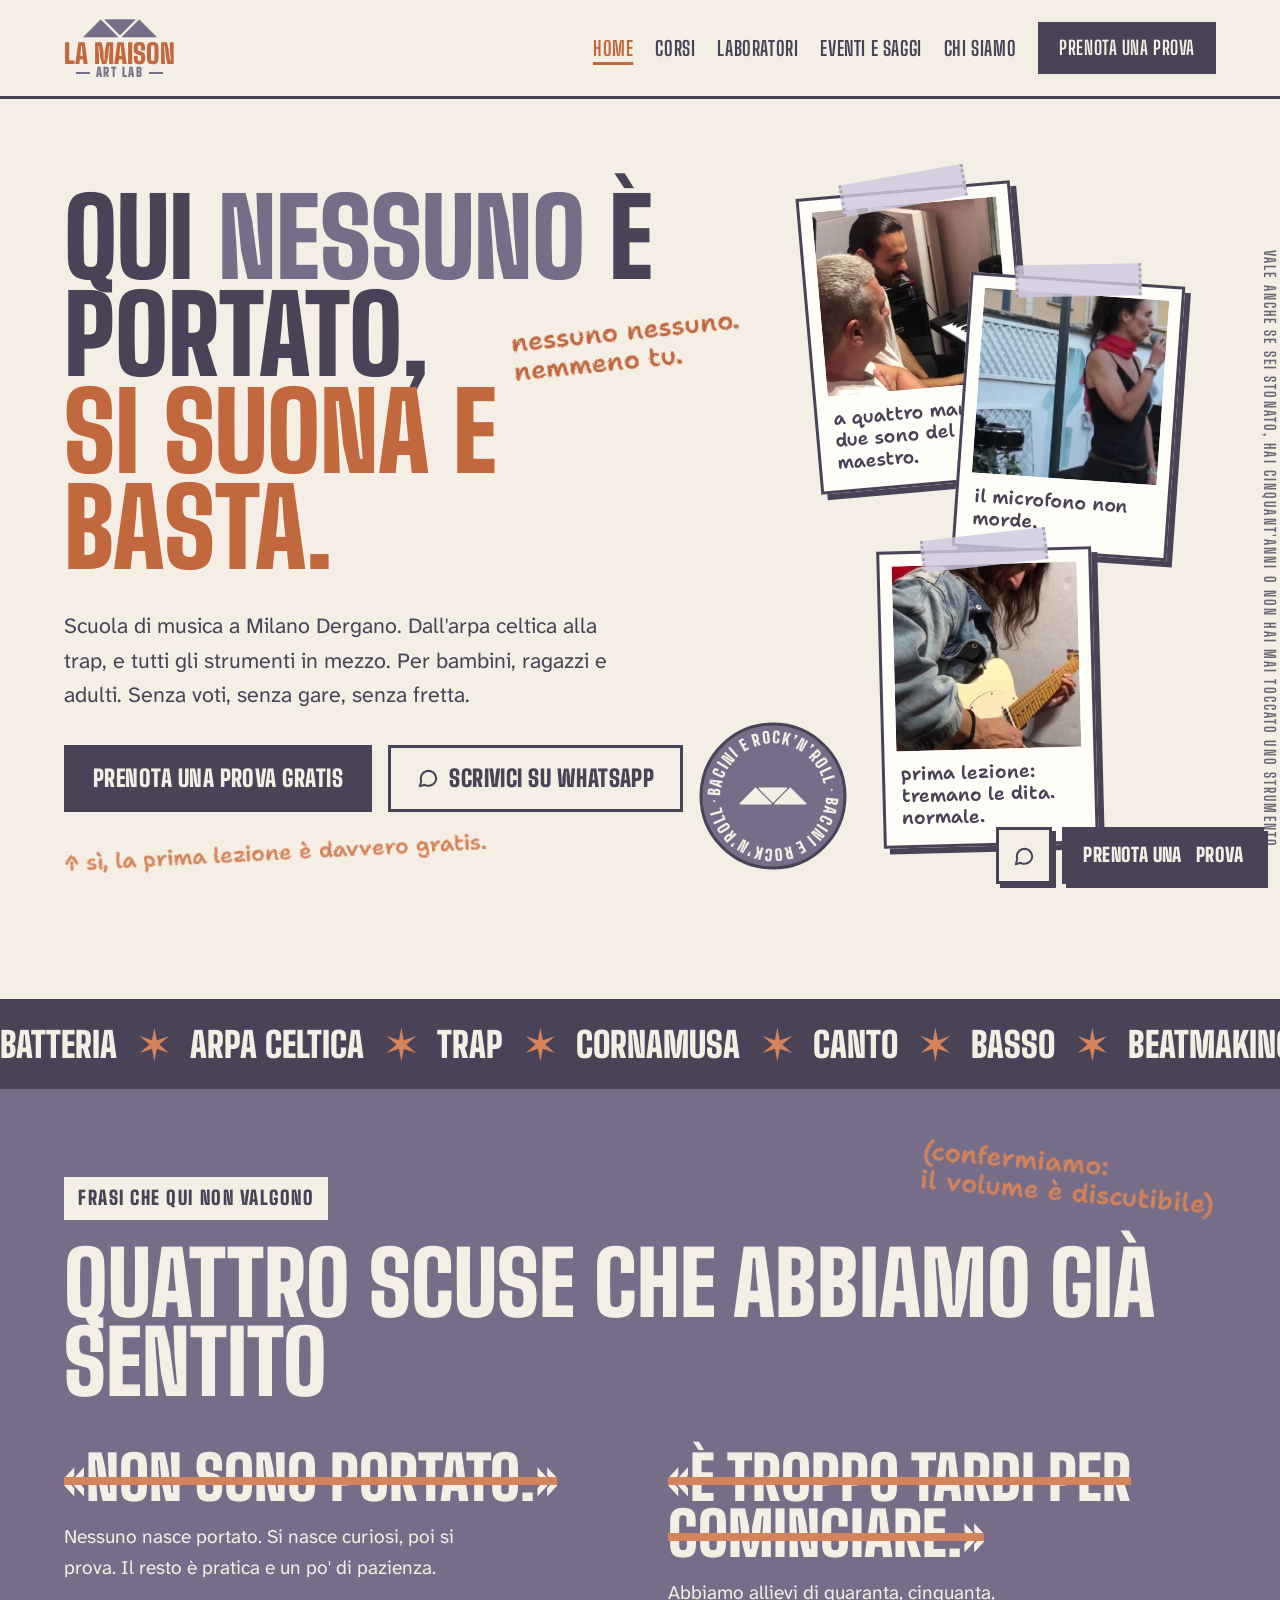
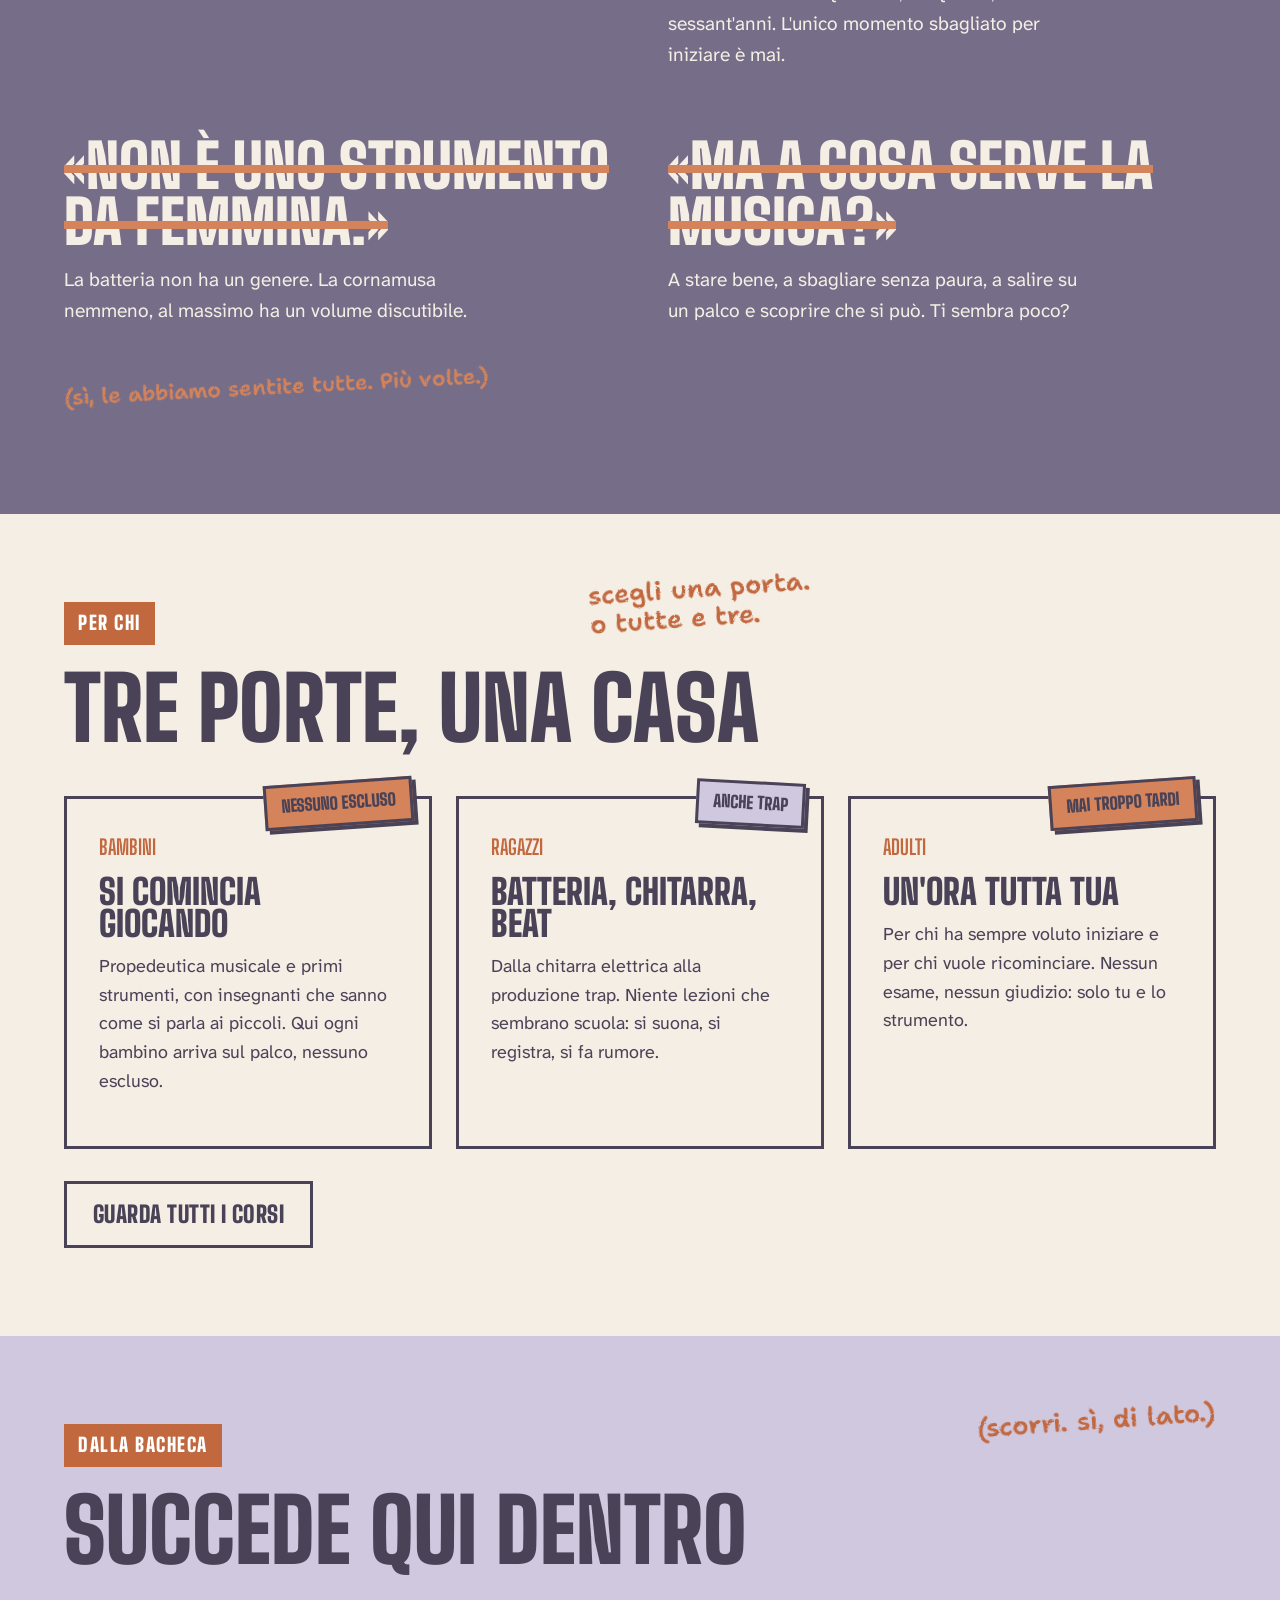
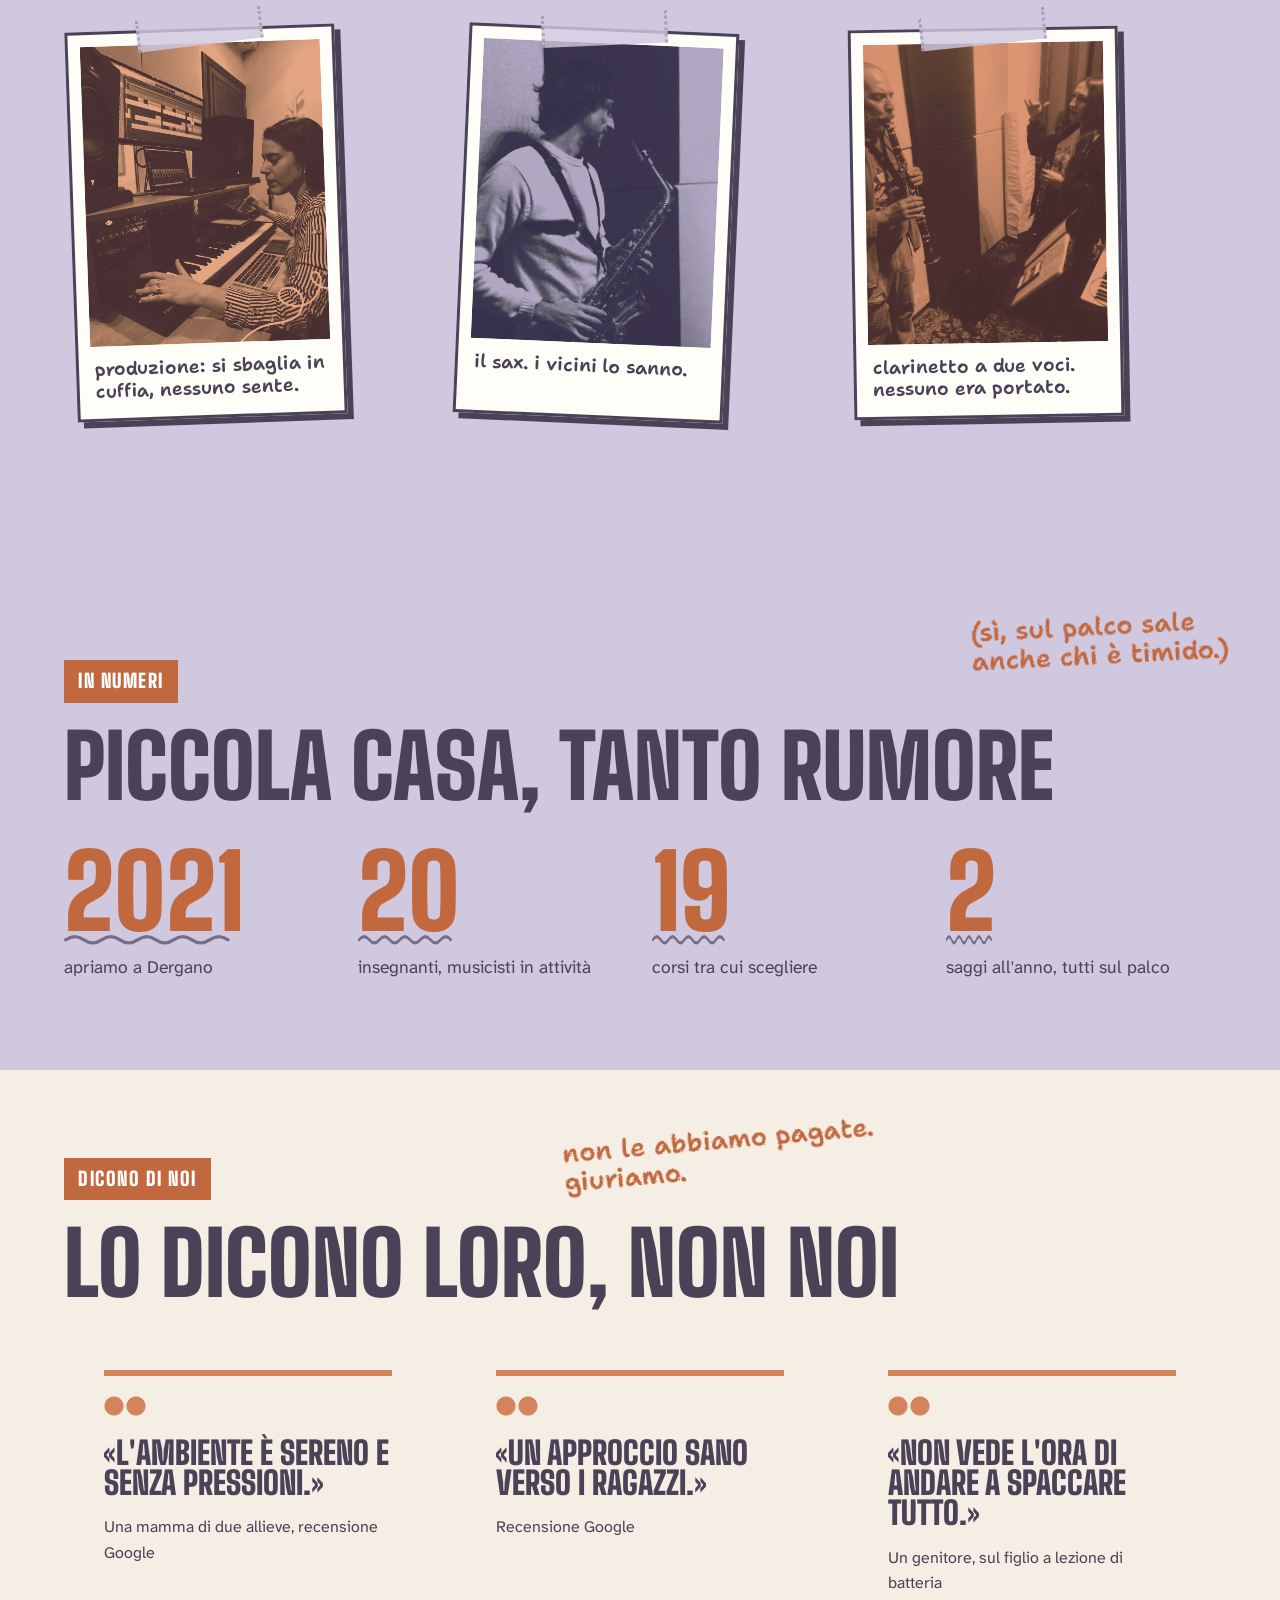
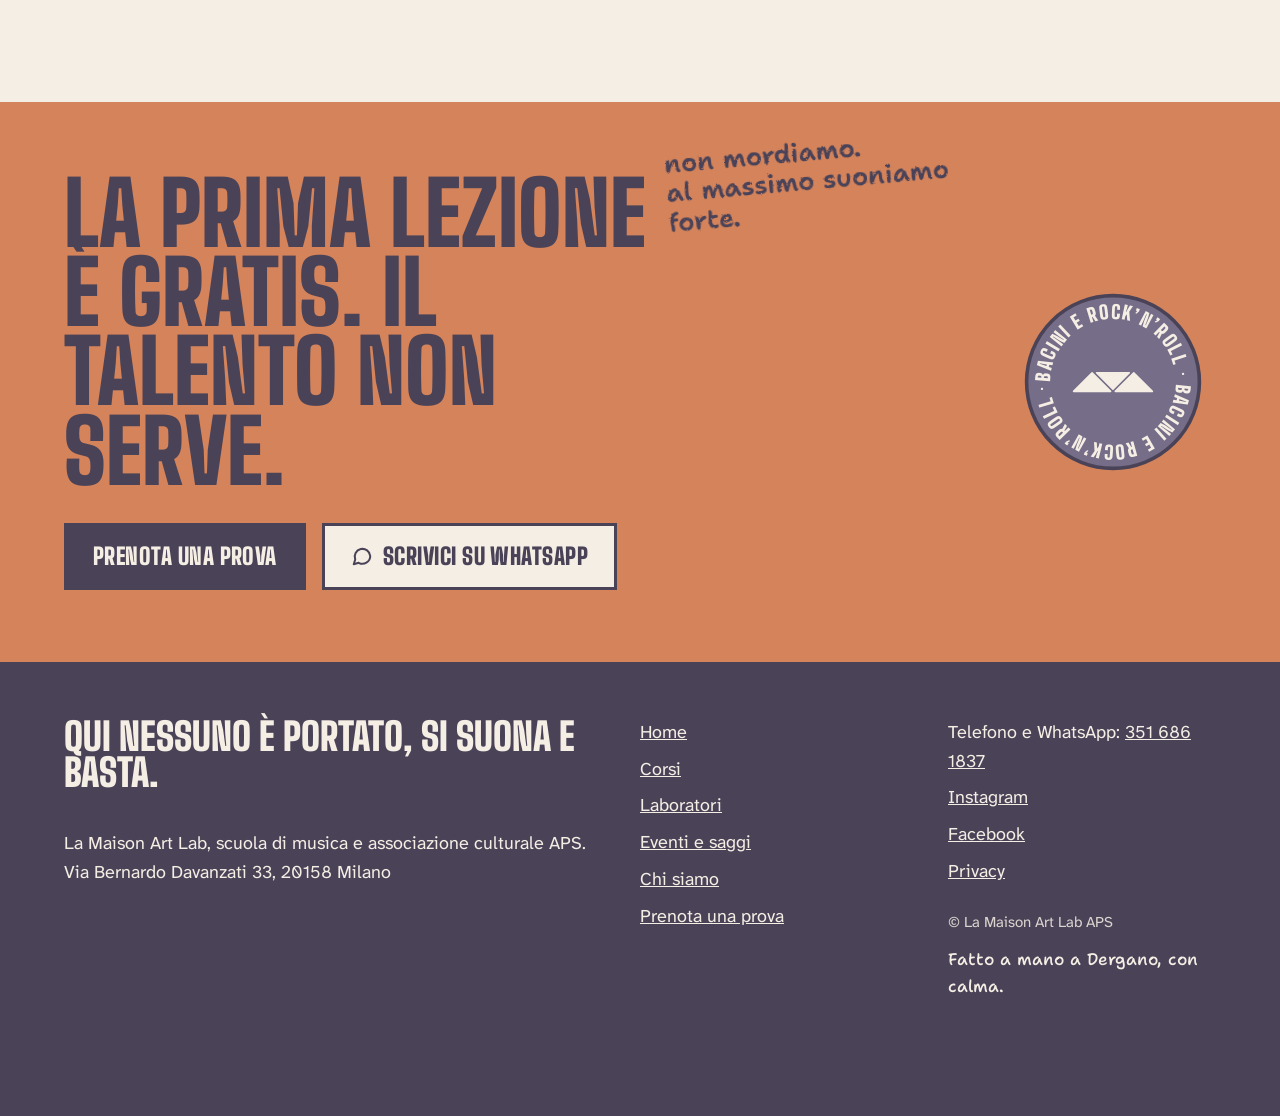
==== commit a56697c7: "Nuova apertura a collage e foto di musicisti in corsi, laboratori, eventi e prenotazione Co-Authored" ====
--- a/index.html
+++ b/index.html
@@ -23,7 +23,7 @@
 <div class="bottoni"><a class="btn btn-prova" href="prova.html">Prenota una prova gratis</a><a class="btn btn-wa" href="https://wa.me/393516861837?text=Ciao%21%20Vorrei%20prenotare%20una%20lezione%20di%20prova%20alla%20Maison."><svg viewBox="0 0 24 24" fill="none" stroke="currentColor" stroke-width="2.2" stroke-linecap="round" stroke-linejoin="round" aria-hidden="true" focusable="false"><path d="M21 12a8.5 8.5 0 0 1-12.6 7.4L3 21l1.6-5.2A8.5 8.5 0 1 1 21 12z"/></svg> Scrivici su WhatsApp</a></div>
 <p class="annotazione">↑ sì, la prima lezione è davvero gratis.</p>
 </div>
-<div class="hero-figura"><div class="foto-grande"><img src="foto/hero-basso-voce.jpg" alt="Un bassista e una cantante suonano dal vivo nel giardino" width="960" height="1200"></div><figure class="polaroid nastrino"><span class="duo"><img src="foto/plettro.jpg" alt="Una mano tiene un plettro con la scritta may you find what you seek" loading="lazy"></span><figcaption>cerca quello che ti fa suonare.</figcaption></figure><svg class="timbro" viewBox="0 0 200 200" aria-hidden="true" focusable="false"><defs><path id="cerchio-hero" d="M100,100 m-70,0 a70,70 0 1,1 140,0 a70,70 0 1,1 -140,0"/></defs><circle cx="100" cy="100" r="96" fill="#766D88" stroke="#4A4358" stroke-width="4"/><text font-family="Big Shoulders Display, Arial Narrow, sans-serif" font-weight="900" font-size="21" fill="#F5EEE4" letter-spacing="1"><textPath href="#cerchio-hero" textLength="436" lengthAdjust="spacing">BACINI E ROCK&#8217;N&#8217;ROLL · BACINI E ROCK&#8217;N&#8217;ROLL ·</textPath></text><g transform="translate(54.2,87.6) scale(0.11) translate(-130,-300)"><g fill="#F5EEE4" stroke="#F5EEE4" stroke-width="16" stroke-linejoin="round"><path d="M148 507 L335 319 L522 507 Z"/><path d="M380 319 L711 319 L546 485 Z"/><path d="M569 507 L756 319 L944 507 Z"/></g></g></svg></div>
+<div class="hero-figura collage"><figure class="polaroid nastrino" style="--r:-5deg;left:0;top:0;z-index:1"><span class="duo"><img src="foto/v-piano-lezione.jpg" alt="Insegnante e allievo adulto al pianoforte" loading="lazy"></span><figcaption>a quattro mani. due sono del maestro.</figcaption></figure><figure class="polaroid nastrino" style="--r:4deg;right:0;top:90px;z-index:2"><span class="duo"><img src="foto/v-voce-foulard.jpg" alt="Una cantante con il foulard rosso canta in giardino" loading="lazy"></span><figcaption>il microfono non morde.</figcaption></figure><figure class="polaroid nastrino" style="--r:-1.5deg;left:16%;top:360px;z-index:3"><span class="duo"><img src="foto/v-telecaster.jpg" alt="Mani su una chitarra elettrica davanti alla parete rossa" loading="lazy"></span><figcaption>prima lezione: tremano le dita. normale.</figcaption></figure><svg class="timbro" viewBox="0 0 200 200" aria-hidden="true" focusable="false"><defs><path id="cerchio-hero" d="M100,100 m-70,0 a70,70 0 1,1 140,0 a70,70 0 1,1 -140,0"/></defs><circle cx="100" cy="100" r="96" fill="#766D88" stroke="#4A4358" stroke-width="4"/><text font-family="Big Shoulders Display, Arial Narrow, sans-serif" font-weight="900" font-size="21" fill="#F5EEE4" letter-spacing="1"><textPath href="#cerchio-hero" textLength="436" lengthAdjust="spacing">BACINI E ROCK&#8217;N&#8217;ROLL · BACINI E ROCK&#8217;N&#8217;ROLL ·</textPath></text><g transform="translate(54.2,87.6) scale(0.11) translate(-130,-300)"><g fill="#F5EEE4" stroke="#F5EEE4" stroke-width="16" stroke-linejoin="round"><path d="M148 507 L335 319 L522 507 Z"/><path d="M380 319 L711 319 L546 485 Z"/><path d="M569 507 L756 319 L944 507 Z"/></g></g></svg></div>
 </div>
 <p class="gesso solo-desk" style="left:40%;top:218px;color:var(--terra-scura);transform:rotate(-6deg)" aria-hidden="true">nessuno nessuno.<br>nemmeno tu.</p><div class="lato">Vale anche se sei stonato, hai cinquant'anni o non hai mai toccato uno strumento</div>
 </section>
--- a/style.css
+++ b/style.css
@@ -291,3 +291,25 @@
 .archivio .polaroid:nth-child(even){--tinta:#A79FBD}
 .archivio .polaroid:nth-child(3n){--tinta:#D98A62}
 .polaroid:hover .duo::before,.polaroid:hover .duo::after,.duo:hover::before,.duo:hover::after{opacity:0}
+/* collage in apertura */
+.hero-figura.collage{position:relative;height:700px;width:min(540px,100%)}
+.collage .polaroid{position:absolute;width:52%}
+.collage .polaroid .duo img{filter:none}
+.collage .polaroid .duo::before,.collage .polaroid .duo::after{opacity:0}
+
+.hero-figura.collage .timbro{top:-30px;right:-20px;left:auto;bottom:auto;z-index:6}
+/* corsi con foto */
+.famiglia.con-foto{display:grid;grid-template-columns:minmax(0,1fr) 230px;gap:44px;align-items:start}
+.famiglia-foto{padding-top:24px}
+.famiglia.con-foto .corsi{grid-template-columns:repeat(2,minmax(0,1fr))}
+@media (max-width:900px){
+  .hero-figura.collage{height:520px;margin:24px auto 0}
+  .famiglia.con-foto{grid-template-columns:minmax(0,1fr)}
+  .famiglia-foto{max-width:220px;margin:0 auto}
+  .famiglia.con-foto .corsi{grid-template-columns:minmax(0,1fr)}
+}
+.hero-figura.collage .polaroid{bottom:auto;left:auto;right:auto}
+.collage .polaroid{width:48%}
+.hero-figura.collage{height:740px}
+.hero-figura.collage .timbro{top:auto;bottom:40px;left:-70px;right:auto}
+@media (max-width:900px){.hero-figura.collage{height:600px}.hero-figura.collage .timbro{left:-10px;bottom:10px}}
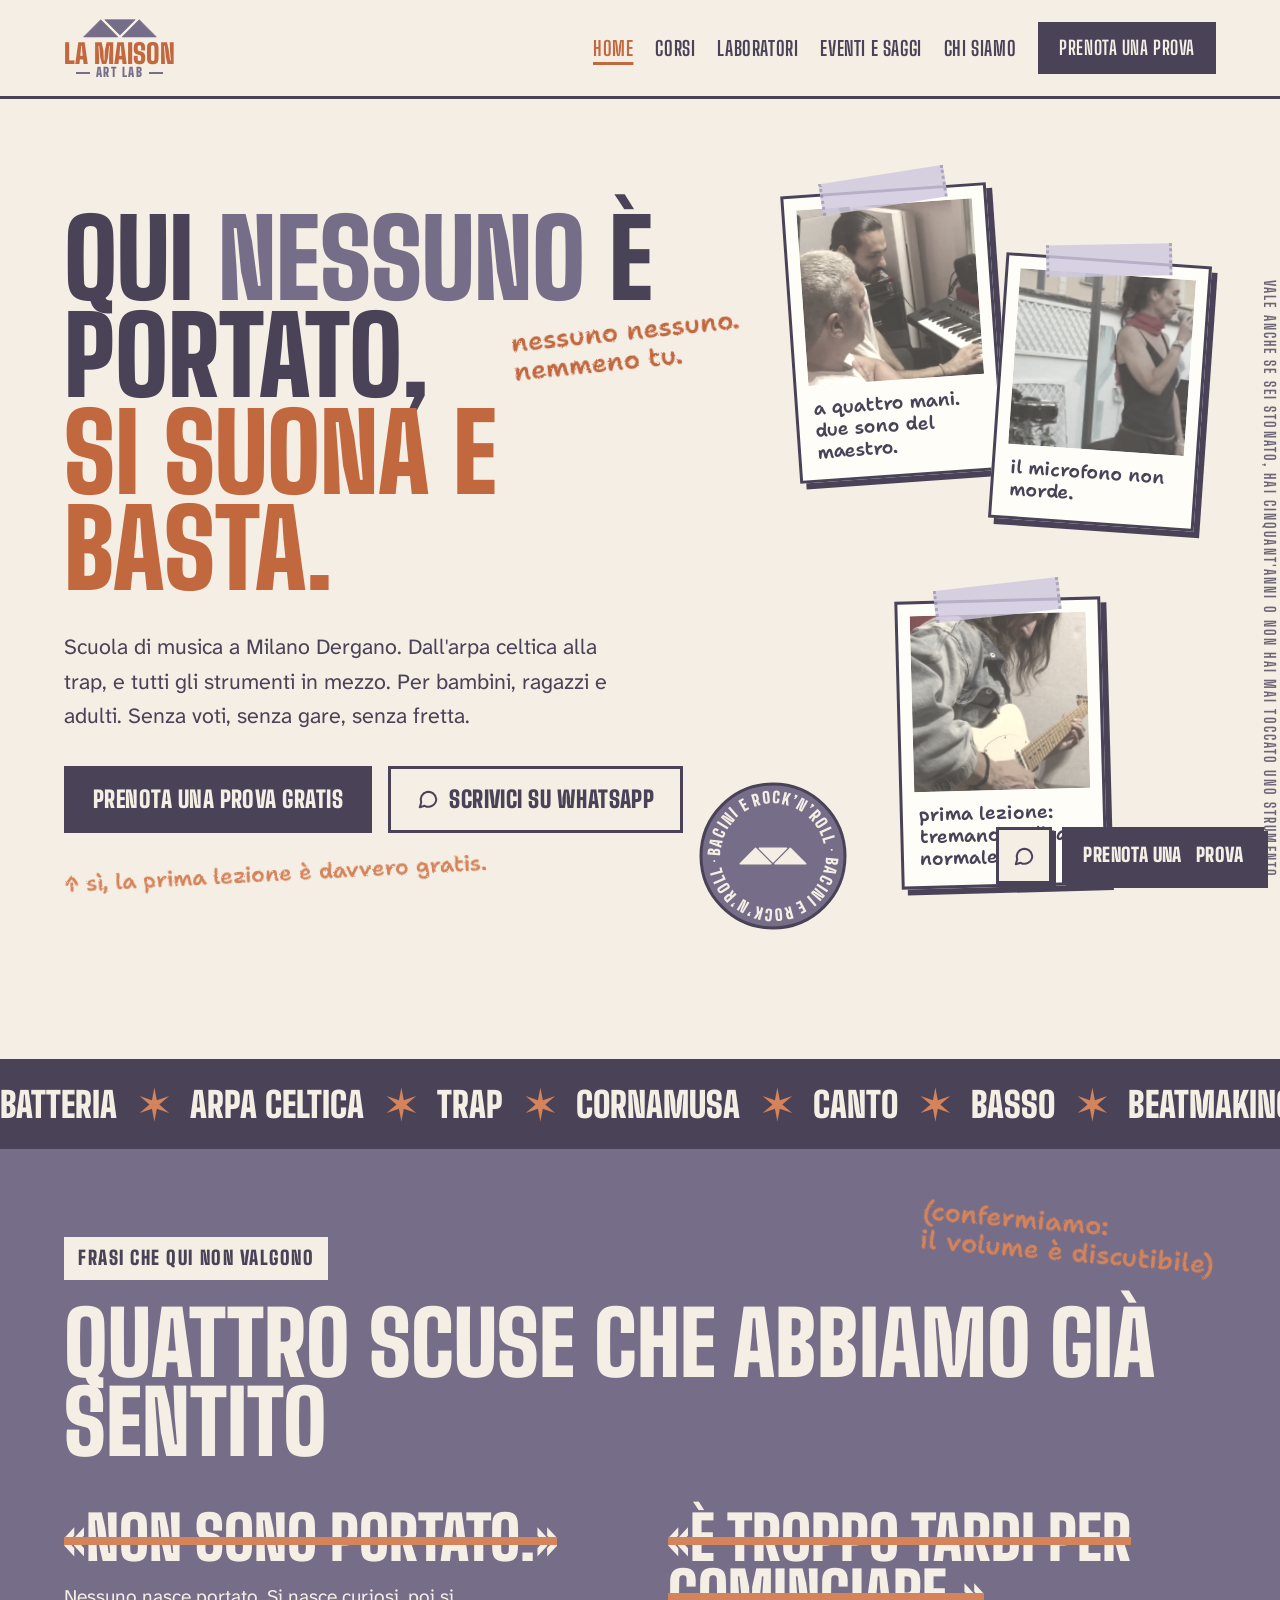
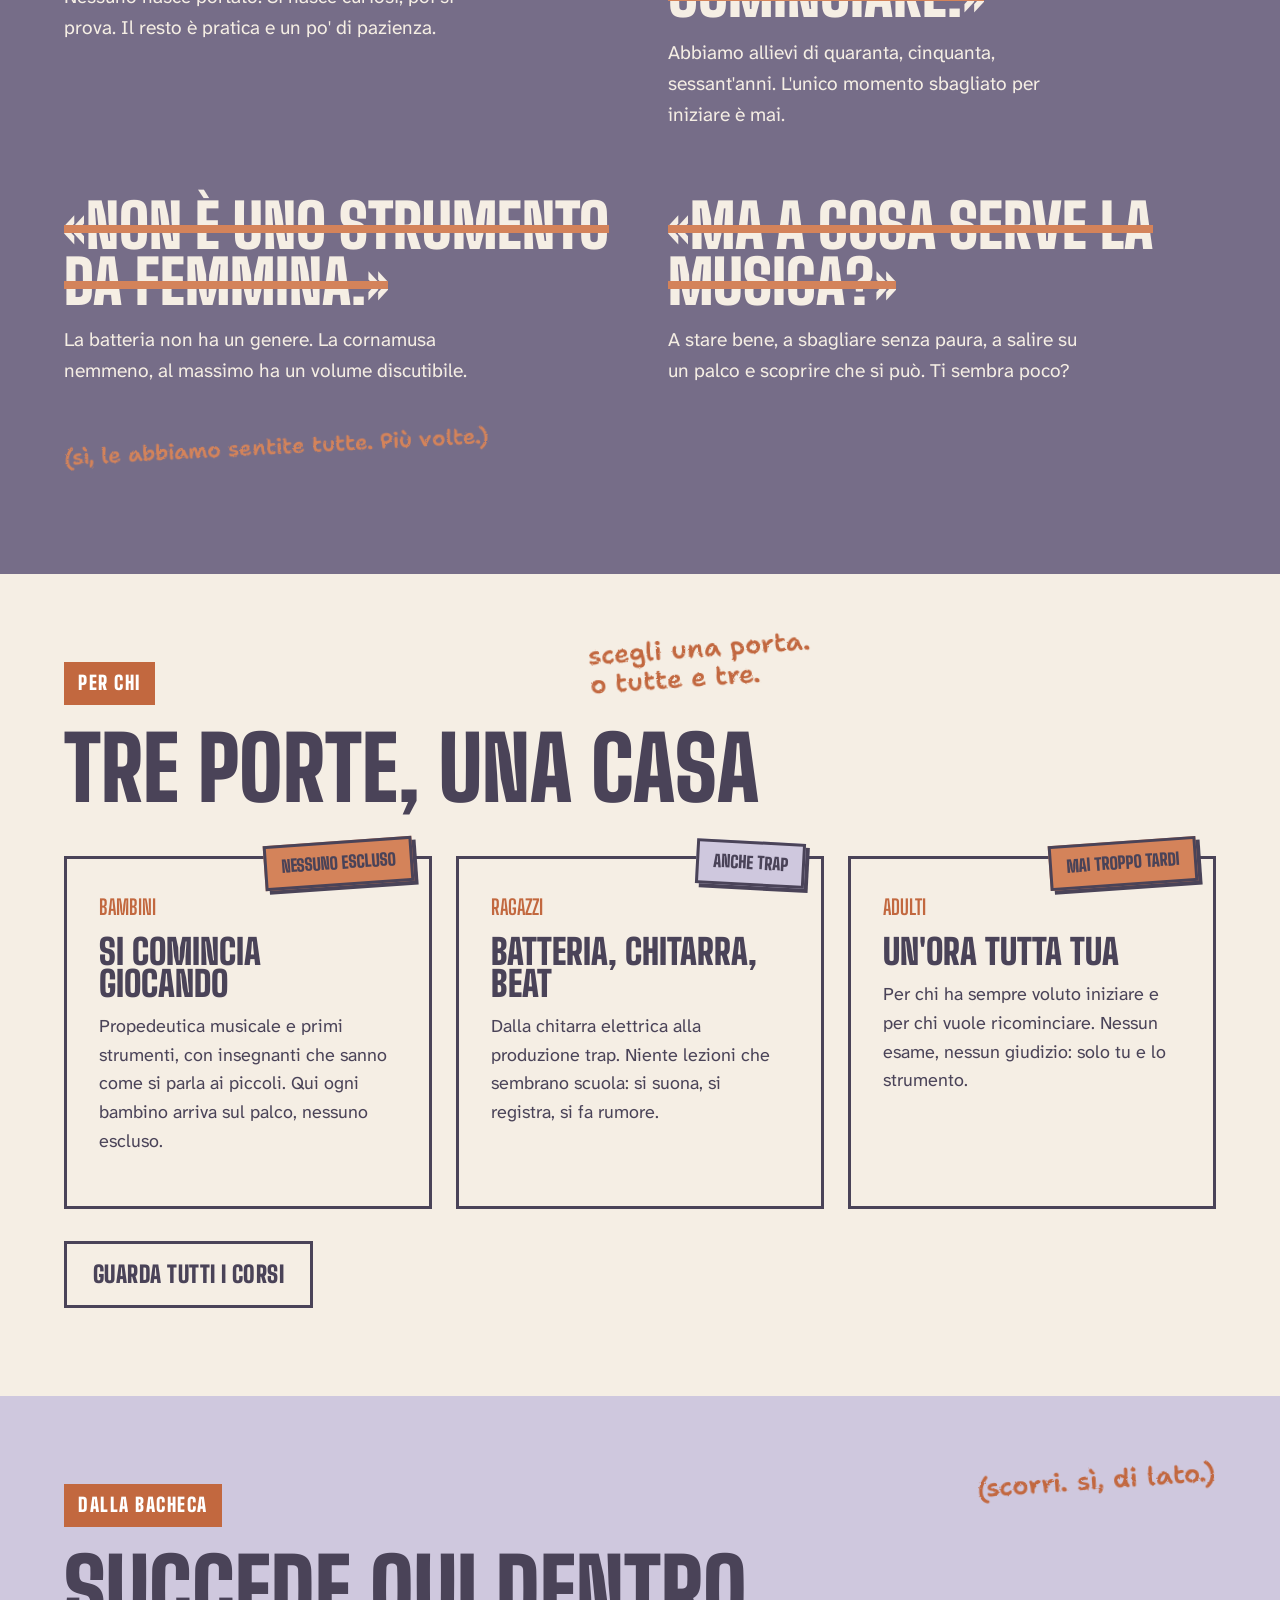
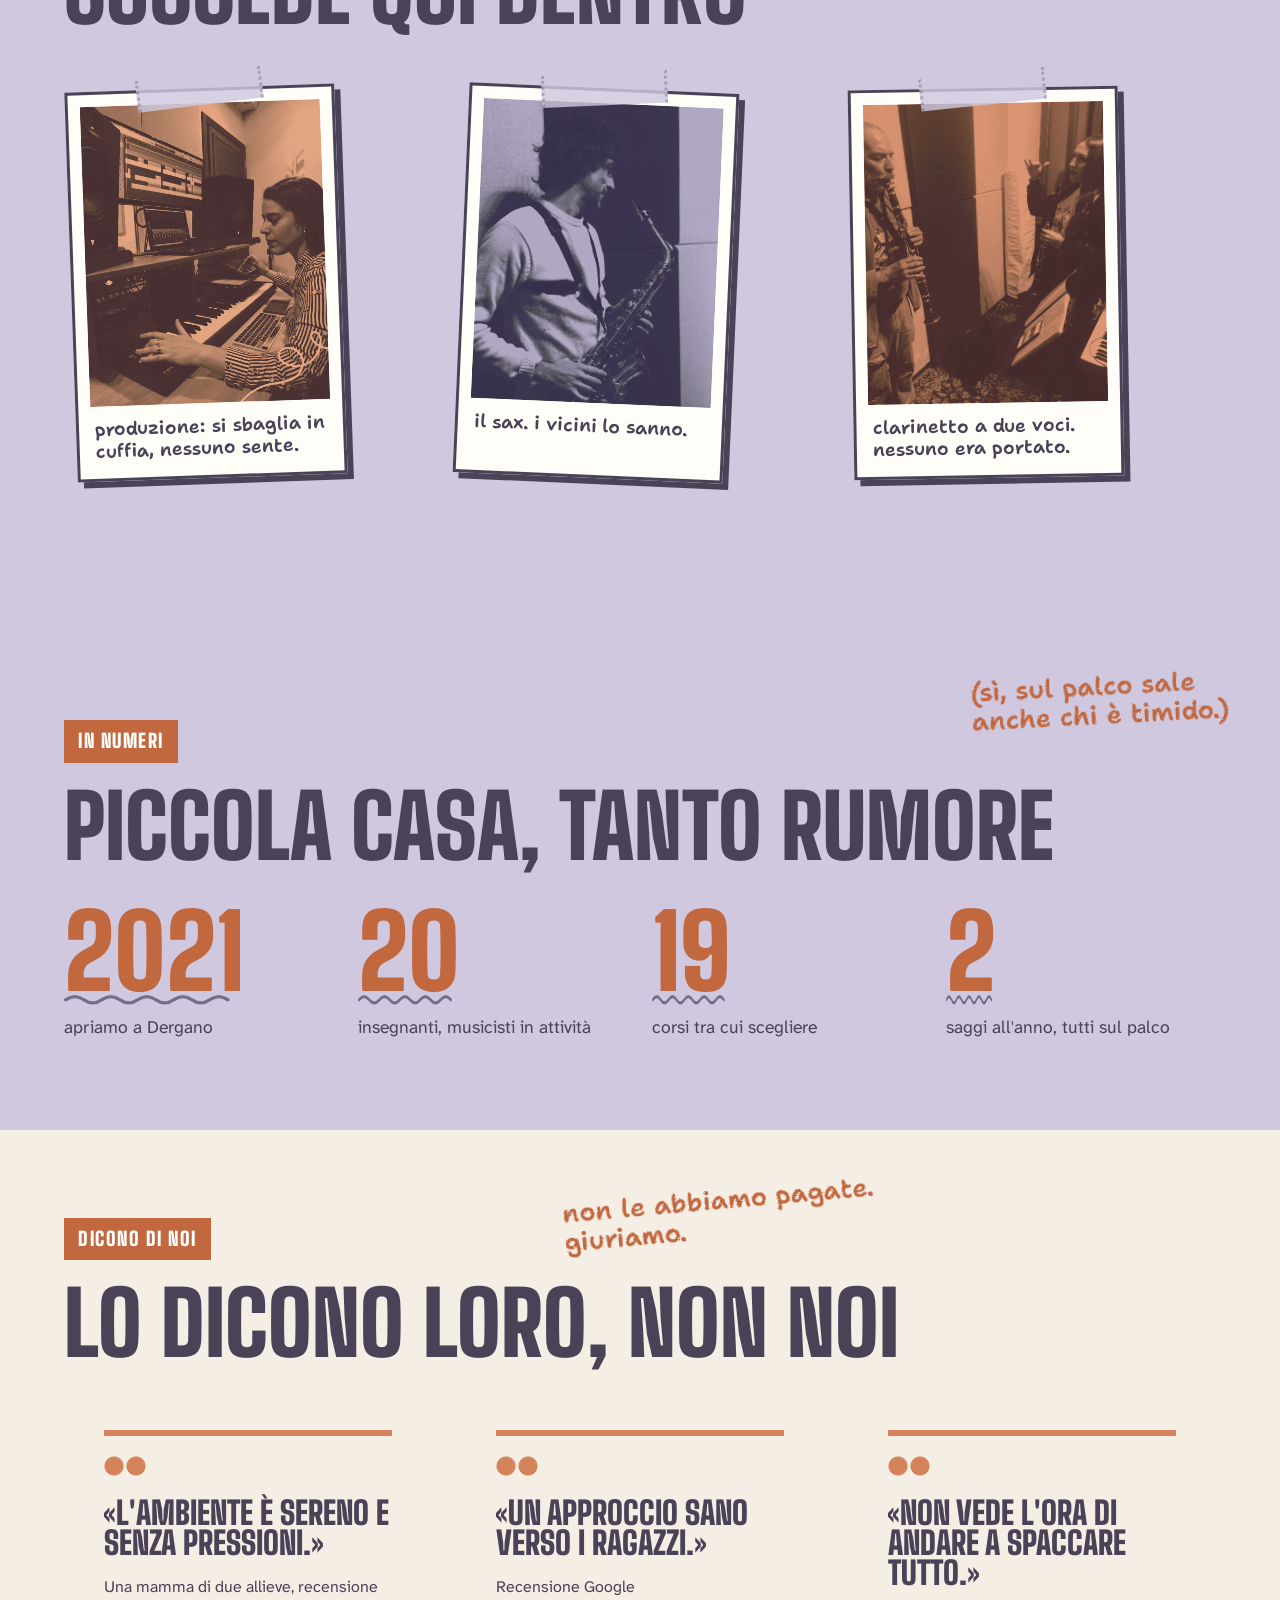
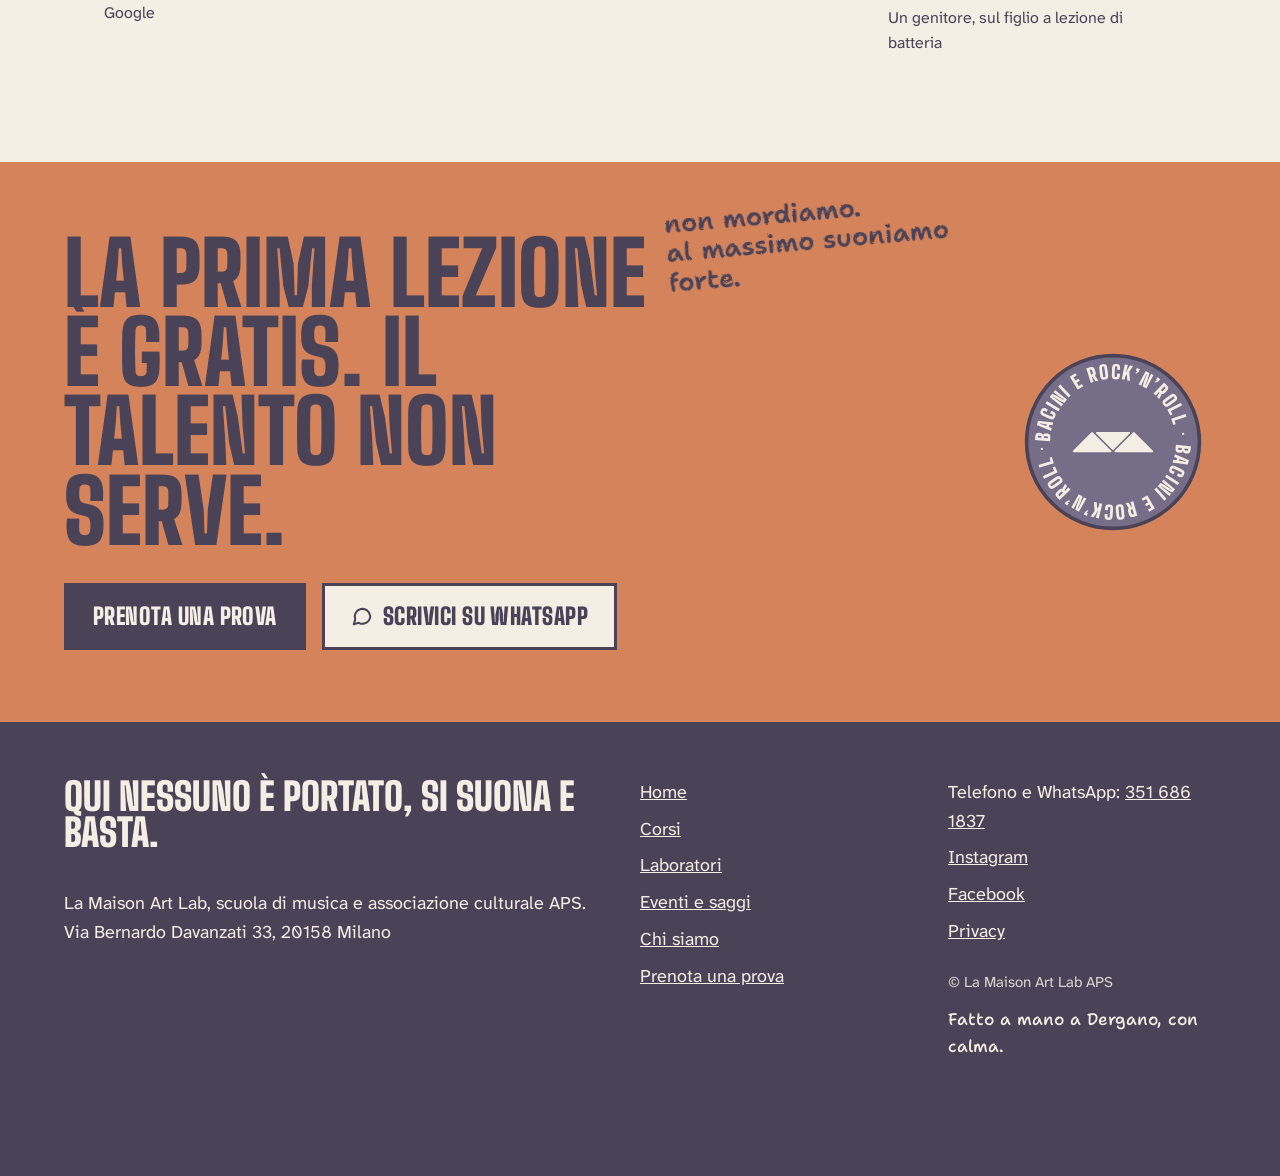
==== commit bbb879cc: "Effetto sbiadito sulle foto di apertura, nitide al passaggio o al tocco; didascalie non più coperte " ====
--- a/index.html
+++ b/index.html
@@ -23,7 +23,7 @@
 <div class="bottoni"><a class="btn btn-prova" href="prova.html">Prenota una prova gratis</a><a class="btn btn-wa" href="https://wa.me/393516861837?text=Ciao%21%20Vorrei%20prenotare%20una%20lezione%20di%20prova%20alla%20Maison."><svg viewBox="0 0 24 24" fill="none" stroke="currentColor" stroke-width="2.2" stroke-linecap="round" stroke-linejoin="round" aria-hidden="true" focusable="false"><path d="M21 12a8.5 8.5 0 0 1-12.6 7.4L3 21l1.6-5.2A8.5 8.5 0 1 1 21 12z"/></svg> Scrivici su WhatsApp</a></div>
 <p class="annotazione">↑ sì, la prima lezione è davvero gratis.</p>
 </div>
-<div class="hero-figura collage"><figure class="polaroid nastrino" style="--r:-5deg;left:0;top:0;z-index:1"><span class="duo"><img src="foto/v-piano-lezione.jpg" alt="Insegnante e allievo adulto al pianoforte" loading="lazy"></span><figcaption>a quattro mani. due sono del maestro.</figcaption></figure><figure class="polaroid nastrino" style="--r:4deg;right:0;top:90px;z-index:2"><span class="duo"><img src="foto/v-voce-foulard.jpg" alt="Una cantante con il foulard rosso canta in giardino" loading="lazy"></span><figcaption>il microfono non morde.</figcaption></figure><figure class="polaroid nastrino" style="--r:-1.5deg;left:16%;top:360px;z-index:3"><span class="duo"><img src="foto/v-telecaster.jpg" alt="Mani su una chitarra elettrica davanti alla parete rossa" loading="lazy"></span><figcaption>prima lezione: tremano le dita. normale.</figcaption></figure><svg class="timbro" viewBox="0 0 200 200" aria-hidden="true" focusable="false"><defs><path id="cerchio-hero" d="M100,100 m-70,0 a70,70 0 1,1 140,0 a70,70 0 1,1 -140,0"/></defs><circle cx="100" cy="100" r="96" fill="#766D88" stroke="#4A4358" stroke-width="4"/><text font-family="Big Shoulders Display, Arial Narrow, sans-serif" font-weight="900" font-size="21" fill="#F5EEE4" letter-spacing="1"><textPath href="#cerchio-hero" textLength="436" lengthAdjust="spacing">BACINI E ROCK&#8217;N&#8217;ROLL · BACINI E ROCK&#8217;N&#8217;ROLL ·</textPath></text><g transform="translate(54.2,87.6) scale(0.11) translate(-130,-300)"><g fill="#F5EEE4" stroke="#F5EEE4" stroke-width="16" stroke-linejoin="round"><path d="M148 507 L335 319 L522 507 Z"/><path d="M380 319 L711 319 L546 485 Z"/><path d="M569 507 L756 319 L944 507 Z"/></g></g></svg></div>
+<div class="hero-figura collage"><figure class="polaroid nastrino" style="--r:-4deg;left:-4%;top:0;z-index:1"><span class="duo"><img src="foto/v-piano-lezione.jpg" alt="Insegnante e allievo adulto al pianoforte" loading="lazy"></span><figcaption>a quattro mani. due sono del maestro.</figcaption></figure><figure class="polaroid nastrino" style="--r:4deg;right:-6%;top:70px;z-index:2"><span class="duo"><img src="foto/v-voce-foulard.jpg" alt="Una cantante con il foulard rosso canta in giardino" loading="lazy"></span><figcaption>il microfono non morde.</figcaption></figure><figure class="polaroid nastrino" style="--r:-1.5deg;left:20%;top:410px;z-index:3"><span class="duo"><img src="foto/v-telecaster.jpg" alt="Mani su una chitarra elettrica davanti alla parete rossa" loading="lazy"></span><figcaption>prima lezione: tremano le dita. normale.</figcaption></figure><svg class="timbro" viewBox="0 0 200 200" aria-hidden="true" focusable="false"><defs><path id="cerchio-hero" d="M100,100 m-70,0 a70,70 0 1,1 140,0 a70,70 0 1,1 -140,0"/></defs><circle cx="100" cy="100" r="96" fill="#766D88" stroke="#4A4358" stroke-width="4"/><text font-family="Big Shoulders Display, Arial Narrow, sans-serif" font-weight="900" font-size="21" fill="#F5EEE4" letter-spacing="1"><textPath href="#cerchio-hero" textLength="436" lengthAdjust="spacing">BACINI E ROCK&#8217;N&#8217;ROLL · BACINI E ROCK&#8217;N&#8217;ROLL ·</textPath></text><g transform="translate(54.2,87.6) scale(0.11) translate(-130,-300)"><g fill="#F5EEE4" stroke="#F5EEE4" stroke-width="16" stroke-linejoin="round"><path d="M148 507 L335 319 L522 507 Z"/><path d="M380 319 L711 319 L546 485 Z"/><path d="M569 507 L756 319 L944 507 Z"/></g></g></svg></div>
 </div>
 <p class="gesso solo-desk" style="left:40%;top:218px;color:var(--terra-scura);transform:rotate(-6deg)" aria-hidden="true">nessuno nessuno.<br>nemmeno tu.</p><div class="lato">Vale anche se sei stonato, hai cinquant'anni o non hai mai toccato uno strumento</div>
 </section>
--- a/style.css
+++ b/style.css
@@ -313,3 +313,15 @@
 .hero-figura.collage{height:740px}
 .hero-figura.collage .timbro{top:auto;bottom:40px;left:-70px;right:auto}
 @media (max-width:900px){.hero-figura.collage{height:600px}.hero-figura.collage .timbro{left:-10px;bottom:10px}}
+/* effetto sbiadito: si ravviva al passaggio o al tocco */
+.collage .polaroid{width:46%;cursor:pointer}
+.hero-figura.collage{height:830px}
+.collage .polaroid .duo img{filter:saturate(.45) contrast(.82) brightness(1.1) sepia(.18) blur(.6px);transition:filter .45s ease}
+.collage .polaroid .duo::after{opacity:.18;background:#F5EEE4;mix-blend-mode:screen}
+.collage .polaroid:hover .duo img,.collage .polaroid:focus-visible .duo img,.collage .polaroid.nitida .duo img{filter:none}
+.collage .polaroid:hover .duo::after,.collage .polaroid:focus-visible .duo::after,.collage .polaroid.nitida .duo::after{opacity:0}
+.collage .polaroid.nitida{transform:rotate(0deg) scale(1.04);z-index:5}
+@media (max-width:900px){.hero-figura.collage{height:690px}}
+.hero-griglia{align-items:start}
+.hero-griglia > div:first-child{padding-top:40px}
+.hero-figura.collage{height:800px}
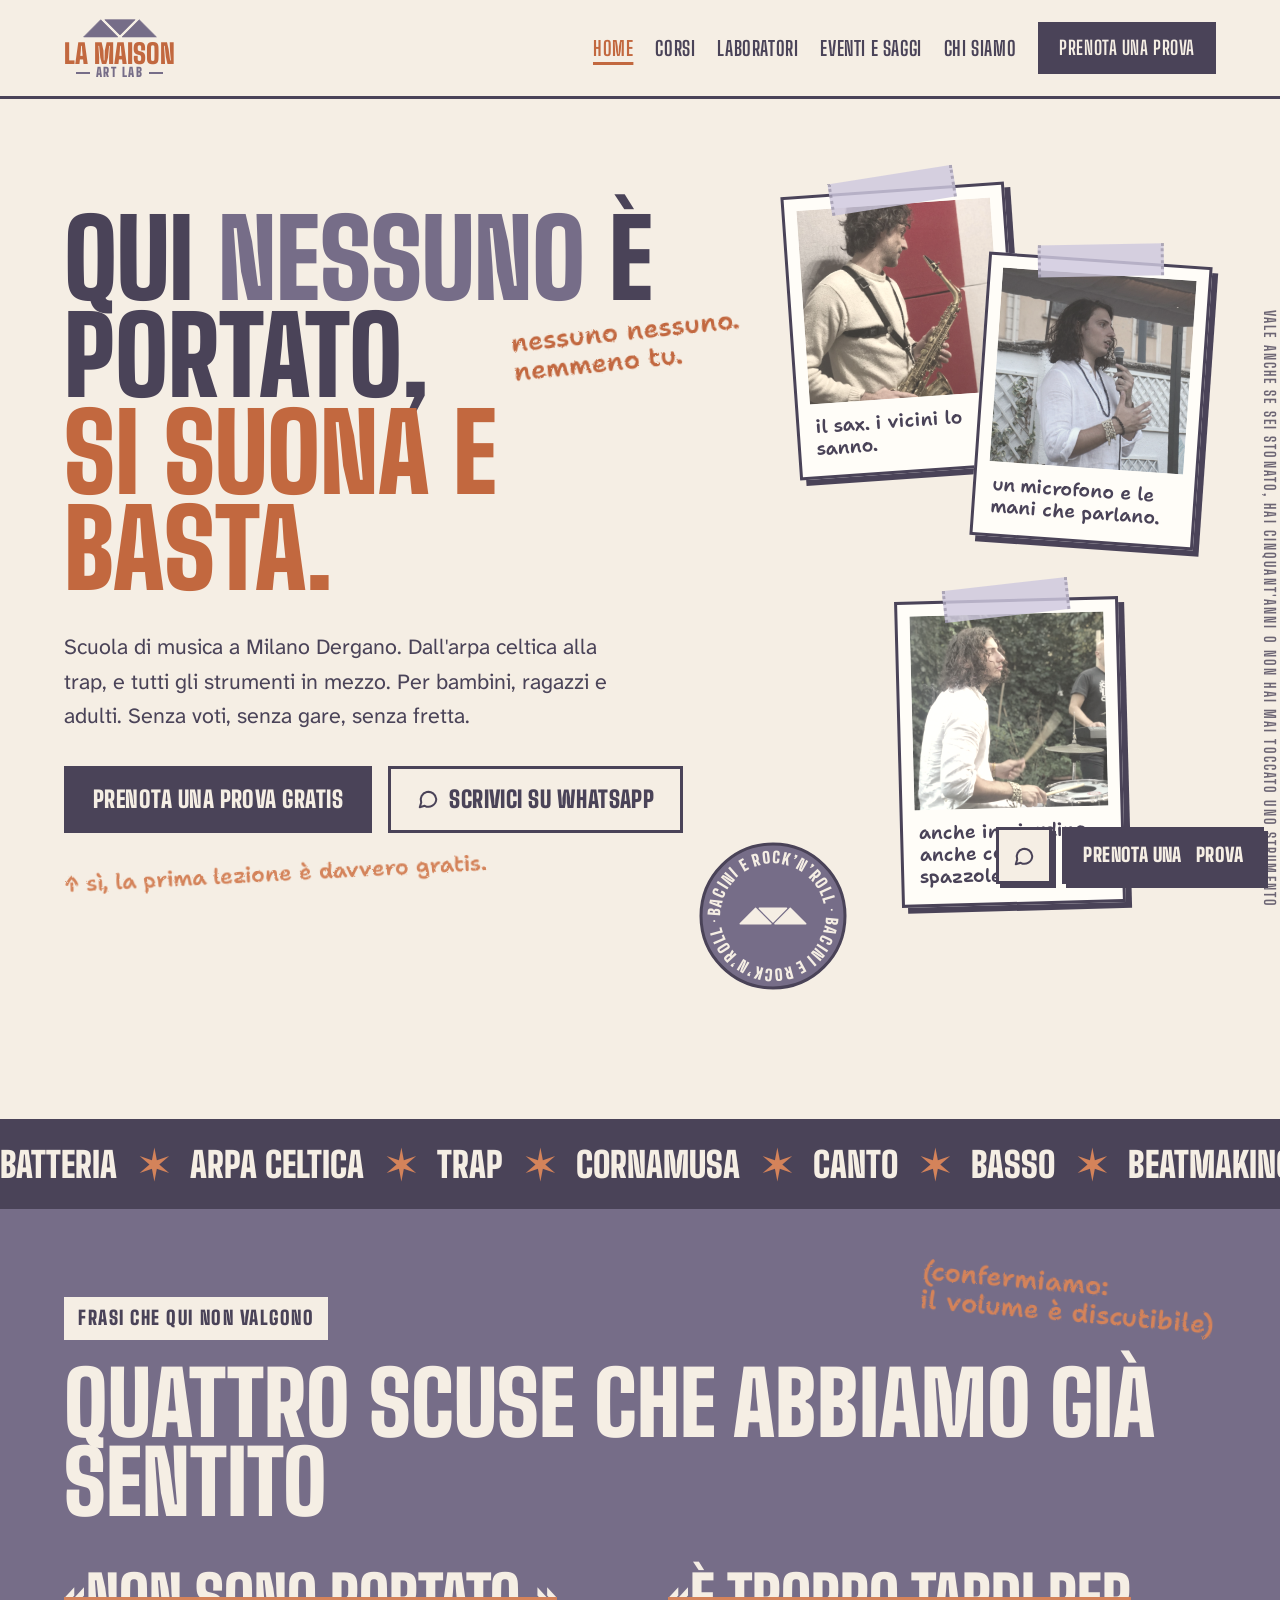
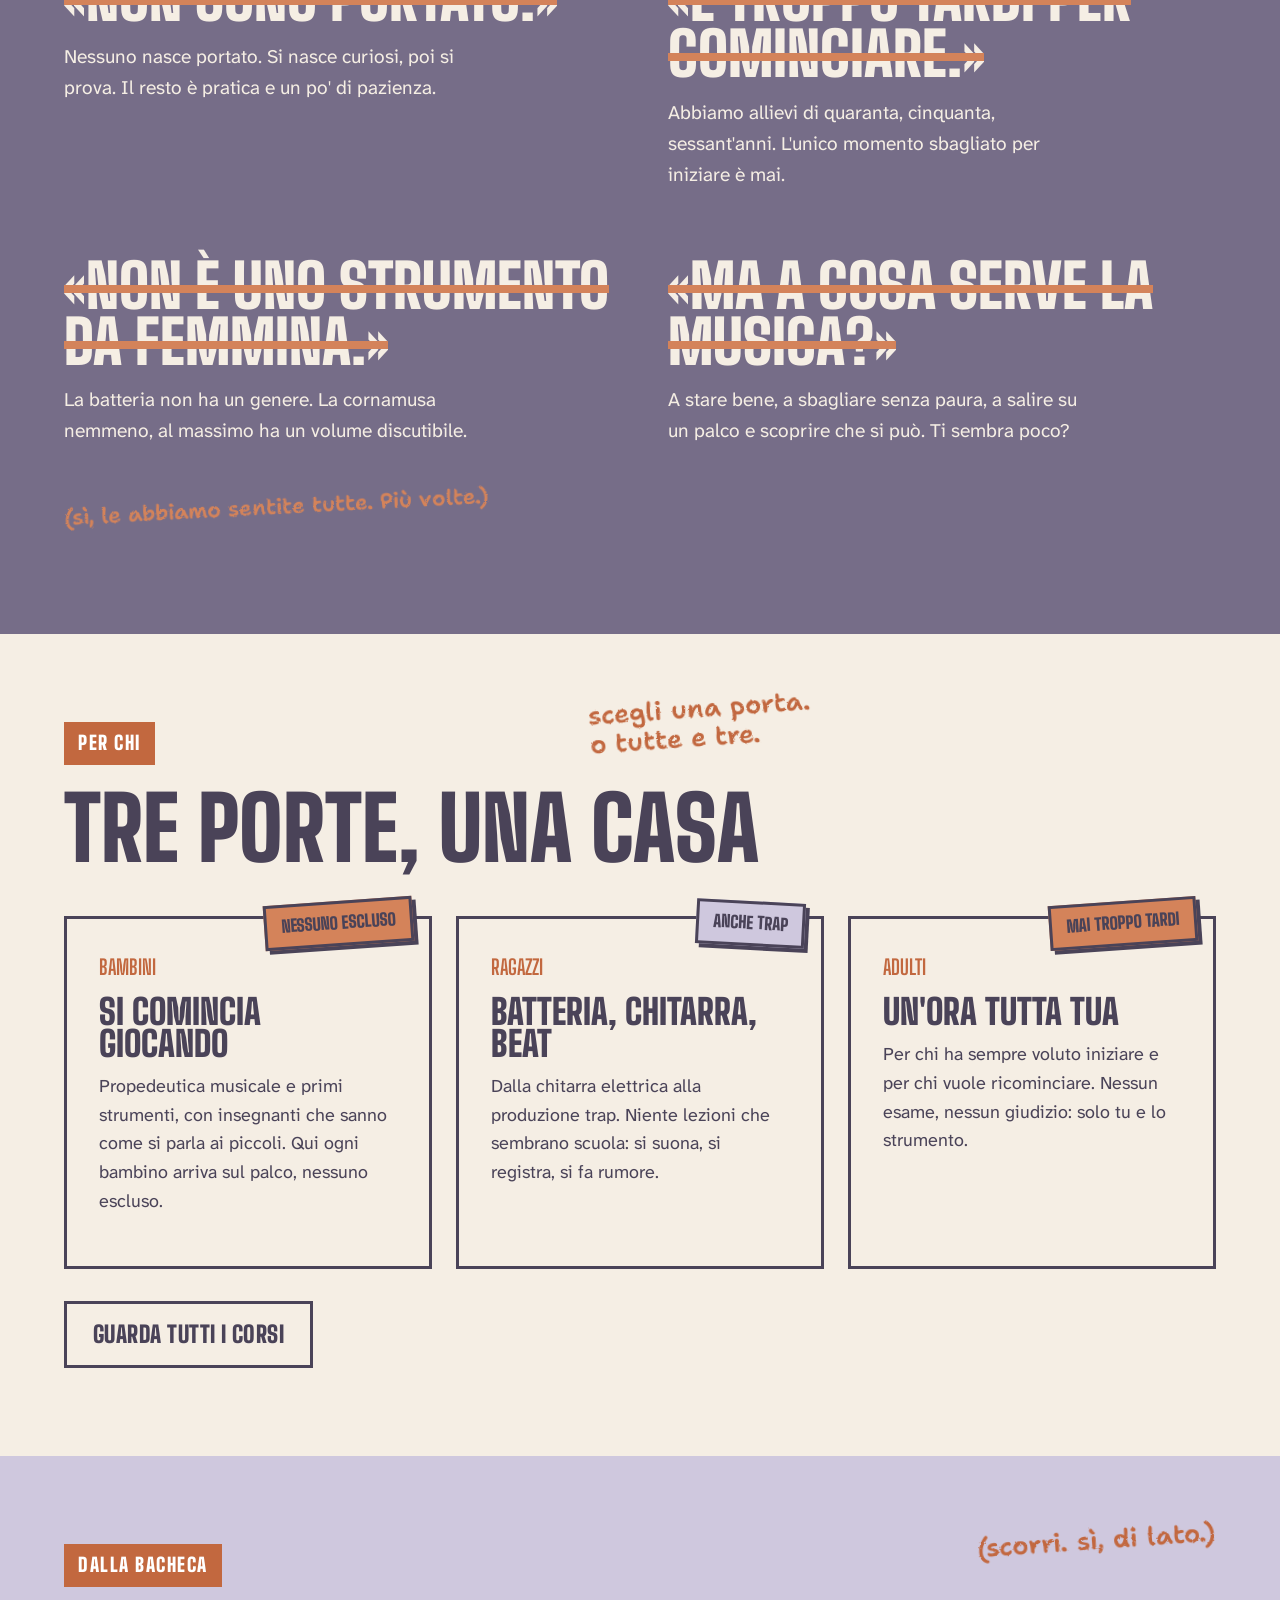
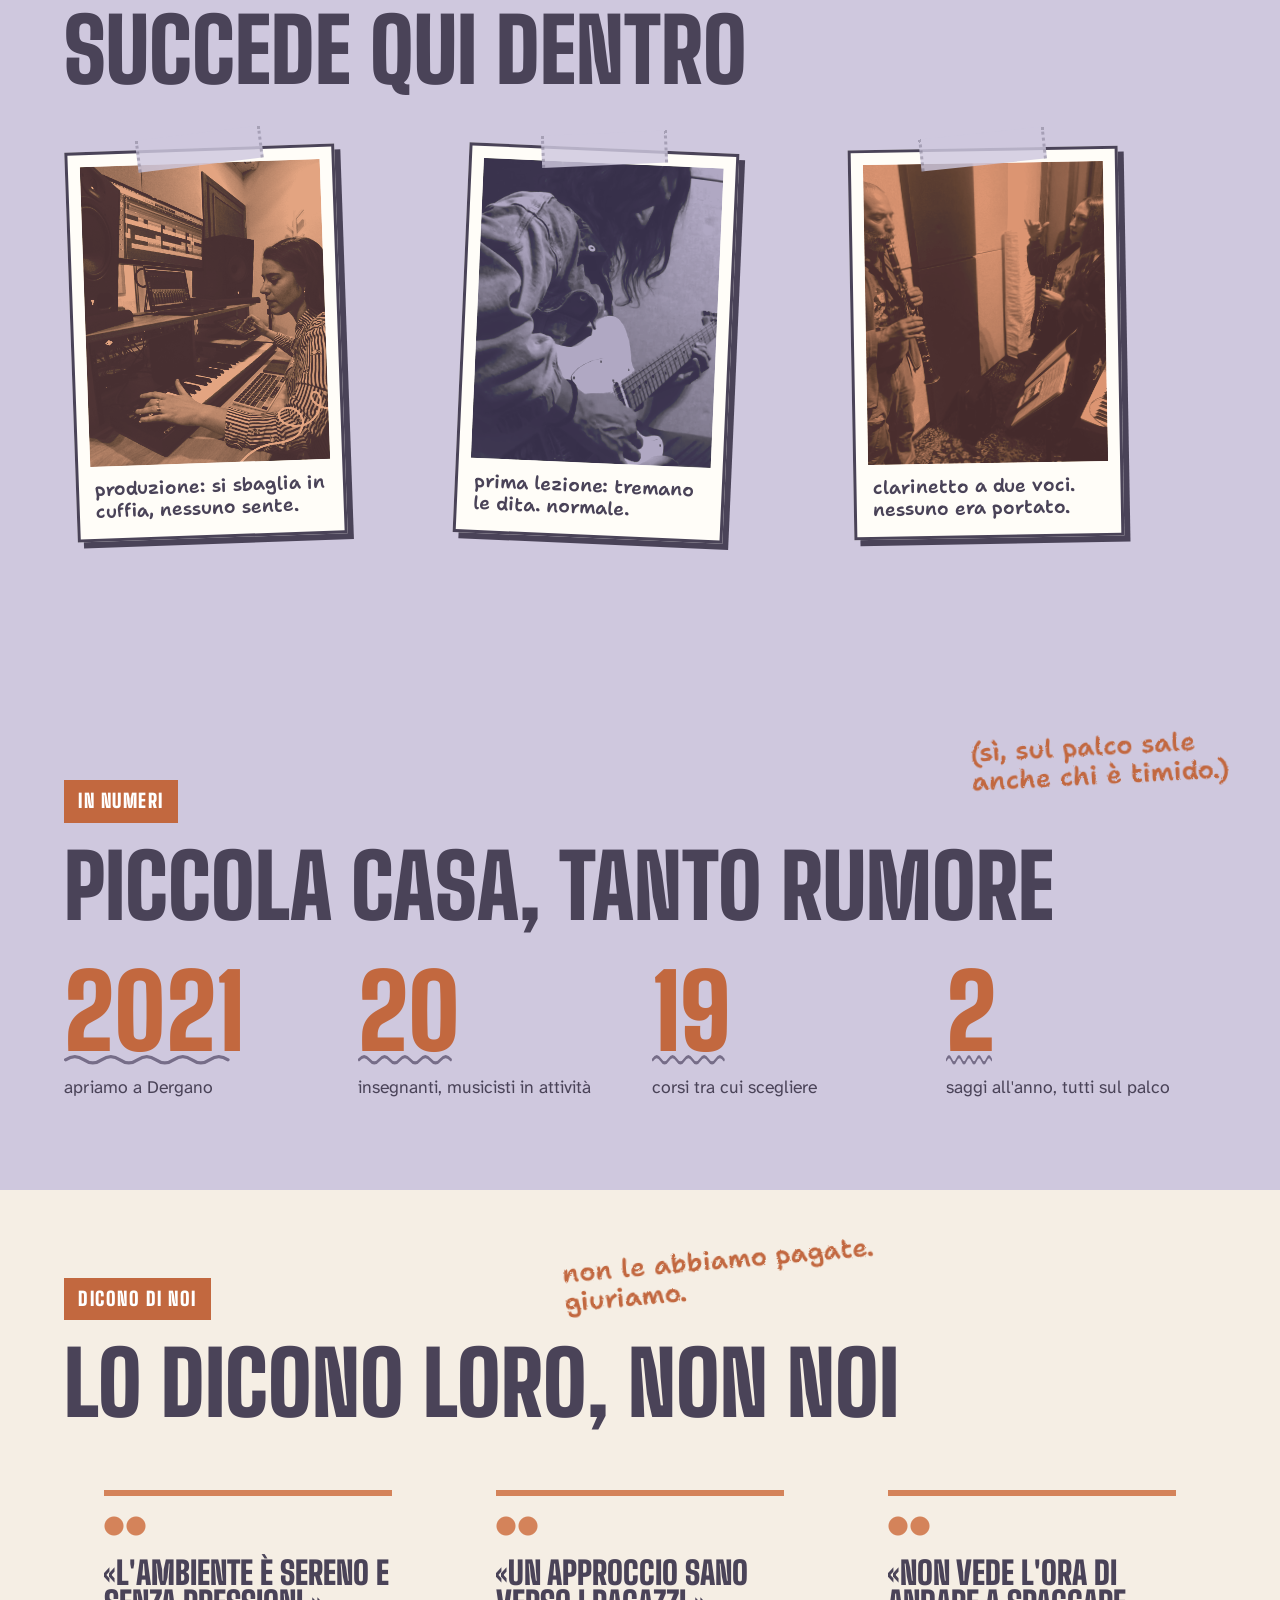
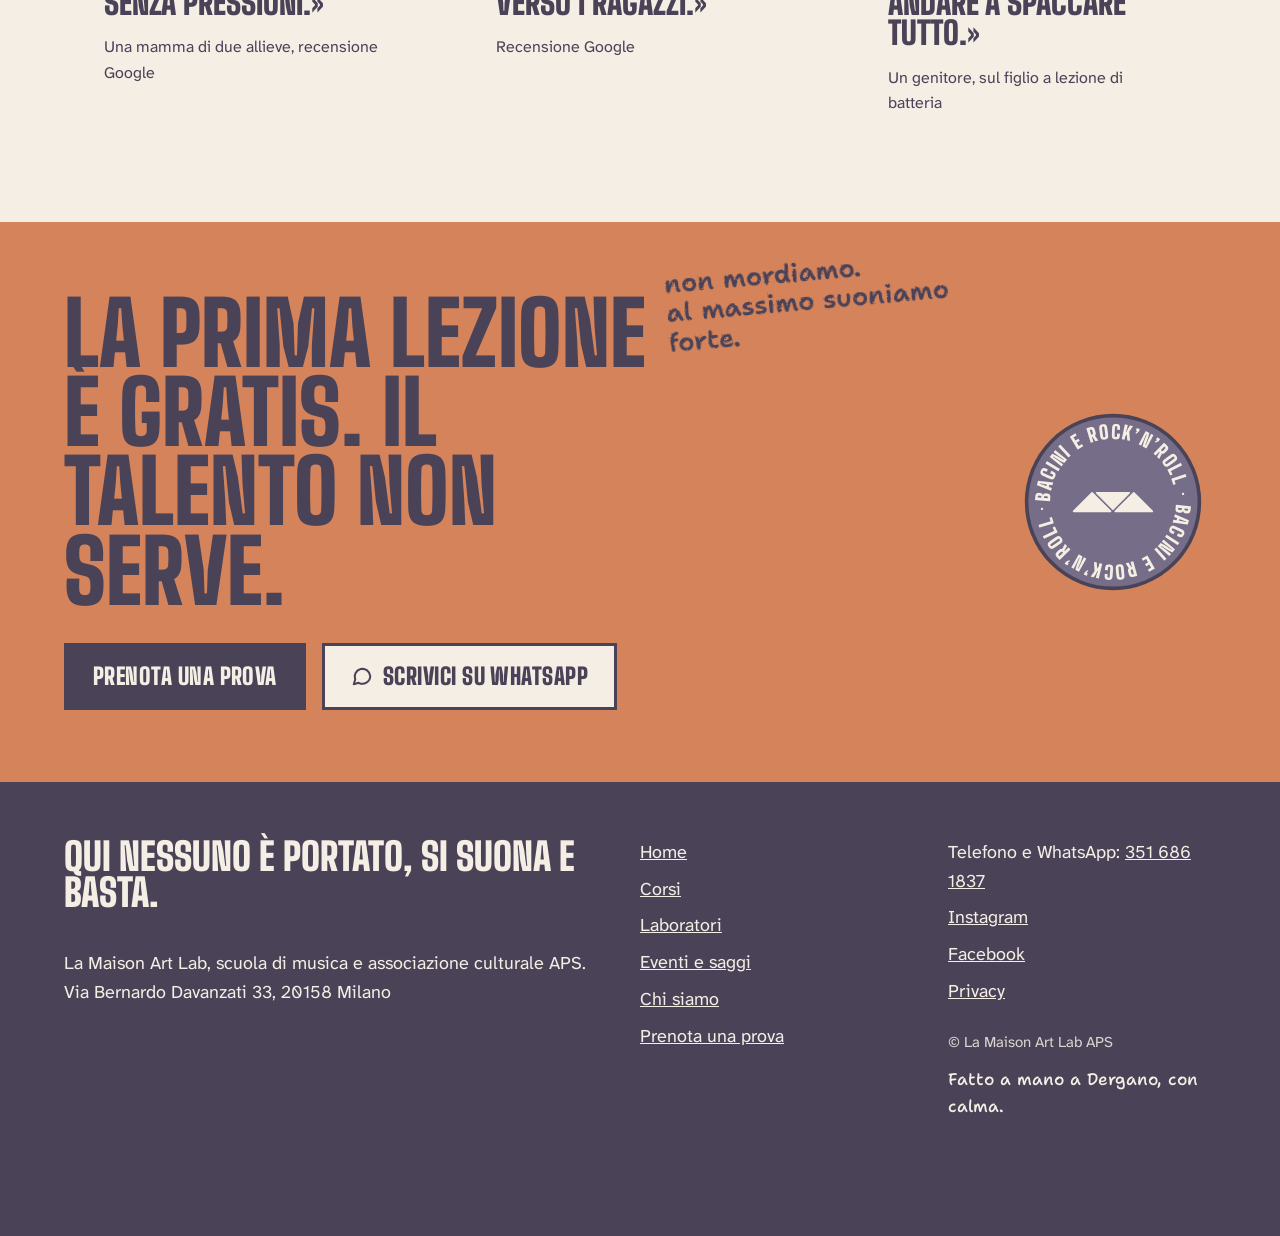
==== commit 9e1d60d2: "Apertura con foto più incisive; scritte a gesso leggibili nelle pagine interne Co-Authored-By: Claud" ====
--- a/index.html
+++ b/index.html
@@ -23,7 +23,7 @@
 <div class="bottoni"><a class="btn btn-prova" href="prova.html">Prenota una prova gratis</a><a class="btn btn-wa" href="https://wa.me/393516861837?text=Ciao%21%20Vorrei%20prenotare%20una%20lezione%20di%20prova%20alla%20Maison."><svg viewBox="0 0 24 24" fill="none" stroke="currentColor" stroke-width="2.2" stroke-linecap="round" stroke-linejoin="round" aria-hidden="true" focusable="false"><path d="M21 12a8.5 8.5 0 0 1-12.6 7.4L3 21l1.6-5.2A8.5 8.5 0 1 1 21 12z"/></svg> Scrivici su WhatsApp</a></div>
 <p class="annotazione">↑ sì, la prima lezione è davvero gratis.</p>
 </div>
-<div class="hero-figura collage"><figure class="polaroid nastrino" style="--r:-4deg;left:-4%;top:0;z-index:1"><span class="duo"><img src="foto/v-piano-lezione.jpg" alt="Insegnante e allievo adulto al pianoforte" loading="lazy"></span><figcaption>a quattro mani. due sono del maestro.</figcaption></figure><figure class="polaroid nastrino" style="--r:4deg;right:-6%;top:70px;z-index:2"><span class="duo"><img src="foto/v-voce-foulard.jpg" alt="Una cantante con il foulard rosso canta in giardino" loading="lazy"></span><figcaption>il microfono non morde.</figcaption></figure><figure class="polaroid nastrino" style="--r:-1.5deg;left:20%;top:410px;z-index:3"><span class="duo"><img src="foto/v-telecaster.jpg" alt="Mani su una chitarra elettrica davanti alla parete rossa" loading="lazy"></span><figcaption>prima lezione: tremano le dita. normale.</figcaption></figure><svg class="timbro" viewBox="0 0 200 200" aria-hidden="true" focusable="false"><defs><path id="cerchio-hero" d="M100,100 m-70,0 a70,70 0 1,1 140,0 a70,70 0 1,1 -140,0"/></defs><circle cx="100" cy="100" r="96" fill="#766D88" stroke="#4A4358" stroke-width="4"/><text font-family="Big Shoulders Display, Arial Narrow, sans-serif" font-weight="900" font-size="21" fill="#F5EEE4" letter-spacing="1"><textPath href="#cerchio-hero" textLength="436" lengthAdjust="spacing">BACINI E ROCK&#8217;N&#8217;ROLL · BACINI E ROCK&#8217;N&#8217;ROLL ·</textPath></text><g transform="translate(54.2,87.6) scale(0.11) translate(-130,-300)"><g fill="#F5EEE4" stroke="#F5EEE4" stroke-width="16" stroke-linejoin="round"><path d="M148 507 L335 319 L522 507 Z"/><path d="M380 319 L711 319 L546 485 Z"/><path d="M569 507 L756 319 L944 507 Z"/></g></g></svg></div>
+<div class="hero-figura collage"><figure class="polaroid nastrino" style="--r:-4deg;left:-4%;top:0;z-index:1"><span class="duo"><img src="foto/sax.jpg" alt="Un sassofonista davanti alla parete rossa della sala" loading="lazy"></span><figcaption>il sax. i vicini lo sanno.</figcaption></figure><figure class="polaroid nastrino" style="--r:4deg;right:-6%;top:70px;z-index:2"><span class="duo"><img src="foto/voce-uomo.jpg" alt="Un cantante in camicia bianca canta in giardino" loading="lazy"></span><figcaption>un microfono e le mani che parlano.</figcaption></figure><figure class="polaroid nastrino" style="--r:-1.5deg;left:20%;top:410px;z-index:3"><span class="duo"><img src="foto/batteria-giardino.jpg" alt="Un percussionista suona con le spazzole in giardino" loading="lazy"></span><figcaption>anche in giardino. anche con le spazzole.</figcaption></figure><svg class="timbro" viewBox="0 0 200 200" aria-hidden="true" focusable="false"><defs><path id="cerchio-hero" d="M100,100 m-70,0 a70,70 0 1,1 140,0 a70,70 0 1,1 -140,0"/></defs><circle cx="100" cy="100" r="96" fill="#766D88" stroke="#4A4358" stroke-width="4"/><text font-family="Big Shoulders Display, Arial Narrow, sans-serif" font-weight="900" font-size="21" fill="#F5EEE4" letter-spacing="1"><textPath href="#cerchio-hero" textLength="436" lengthAdjust="spacing">BACINI E ROCK&#8217;N&#8217;ROLL · BACINI E ROCK&#8217;N&#8217;ROLL ·</textPath></text><g transform="translate(54.2,87.6) scale(0.11) translate(-130,-300)"><g fill="#F5EEE4" stroke="#F5EEE4" stroke-width="16" stroke-linejoin="round"><path d="M148 507 L335 319 L522 507 Z"/><path d="M380 319 L711 319 L546 485 Z"/><path d="M569 507 L756 319 L944 507 Z"/></g></g></svg></div>
 </div>
 <p class="gesso solo-desk" style="left:40%;top:218px;color:var(--terra-scura);transform:rotate(-6deg)" aria-hidden="true">nessuno nessuno.<br>nemmeno tu.</p><div class="lato">Vale anche se sei stonato, hai cinquant'anni o non hai mai toccato uno strumento</div>
 </section>
@@ -50,7 +50,7 @@
 <div class="scheda"><span class="adesivo">Mai troppo tardi</span><span class="eta">Adulti</span><h3>Un'ora tutta tua</h3><p>Per chi ha sempre voluto iniziare e per chi vuole ricominciare. Nessun esame, nessun giudizio: solo tu e lo strumento.</p></div>
 </div>
 <div class="bottoni"><a class="btn btn-wa" href="corsi.html">Guarda tutti i corsi</a></div>
-</div></section><section class="sezione sezione-lilla"><div class="wrap"><p class="gesso solo-desk" style="right:5%;top:70px;color:var(--terra-scura);transform:rotate(-4deg)" aria-hidden="true">(scorri. sì, di lato.)</p><span class="etichetta">Dalla bacheca</span><h2>Succede qui dentro</h2><div class="bacheca" aria-label="Foto dalle lezioni"><figure class="polaroid nastrino"><span class="duo"><img src="foto/produzione.jpg" alt="Una ragazza produce musica al computer con tastiera e casse" loading="lazy"></span><figcaption>produzione: si sbaglia in cuffia, nessuno sente.</figcaption></figure><figure class="polaroid nastrino"><span class="duo"><img src="foto/sax.jpg" alt="Un sassofonista davanti alla parete rossa della sala" loading="lazy"></span><figcaption>il sax. i vicini lo sanno.</figcaption></figure><figure class="polaroid nastrino"><span class="duo"><img src="foto/clarinetto.jpg" alt="Insegnante e allieva suonano il clarinetto" loading="lazy"></span><figcaption>clarinetto a due voci. nessuno era portato.</figcaption></figure><figure class="polaroid nastrino"><span class="duo"><img src="foto/canto-piano.jpg" alt="Una cantante e un pianista provano in sala" loading="lazy"></span><figcaption>voce e piano. il resto è coraggio.</figcaption></figure><figure class="polaroid nastrino"><span class="duo"><img src="foto/basso.jpg" alt="Un bassista suona in sala prove" loading="lazy"></span><figcaption>senza basso non balla nessuno.</figcaption></figure><figure class="polaroid nastrino"><span class="duo"><img src="foto/batteria.jpg" alt="Una batterista suona all aperto" loading="lazy"></span><figcaption>rumore autorizzato.</figcaption></figure><figure class="polaroid nastrino"><span class="duo"><img src="foto/studio.jpg" alt="Una persona di spalle lavora in studio di registrazione" loading="lazy"></span><figcaption>cuffie, cavi e pazienza.</figcaption></figure><figure class="polaroid nastrino"><span class="duo"><img src="foto/chitarre.jpg" alt="Due chitarriste a lezione" loading="lazy"></span><figcaption>prima si accorda. poi si ride.</figcaption></figure><figure class="polaroid nastrino"><span class="duo"><img src="foto/batteria-giardino.jpg" alt="Un percussionista suona con le spazzole in giardino" loading="lazy"></span><figcaption>anche in giardino. anche con le spazzole.</figcaption></figure></div></div></section>
+</div></section><section class="sezione sezione-lilla"><div class="wrap"><p class="gesso solo-desk" style="right:5%;top:70px;color:var(--terra-scura);transform:rotate(-4deg)" aria-hidden="true">(scorri. sì, di lato.)</p><span class="etichetta">Dalla bacheca</span><h2>Succede qui dentro</h2><div class="bacheca" aria-label="Foto dalle lezioni"><figure class="polaroid nastrino"><span class="duo"><img src="foto/produzione.jpg" alt="Una ragazza produce musica al computer con tastiera e casse" loading="lazy"></span><figcaption>produzione: si sbaglia in cuffia, nessuno sente.</figcaption></figure><figure class="polaroid nastrino"><span class="duo"><img src="foto/v-telecaster.jpg" alt="Mani su una chitarra elettrica davanti alla parete rossa" loading="lazy"></span><figcaption>prima lezione: tremano le dita. normale.</figcaption></figure><figure class="polaroid nastrino"><span class="duo"><img src="foto/clarinetto.jpg" alt="Insegnante e allieva suonano il clarinetto" loading="lazy"></span><figcaption>clarinetto a due voci. nessuno era portato.</figcaption></figure><figure class="polaroid nastrino"><span class="duo"><img src="foto/canto-piano.jpg" alt="Una cantante e un pianista provano in sala" loading="lazy"></span><figcaption>voce e piano. il resto è coraggio.</figcaption></figure><figure class="polaroid nastrino"><span class="duo"><img src="foto/basso.jpg" alt="Un bassista suona in sala prove" loading="lazy"></span><figcaption>senza basso non balla nessuno.</figcaption></figure><figure class="polaroid nastrino"><span class="duo"><img src="foto/batteria.jpg" alt="Una batterista suona all aperto" loading="lazy"></span><figcaption>rumore autorizzato.</figcaption></figure><figure class="polaroid nastrino"><span class="duo"><img src="foto/studio.jpg" alt="Una persona di spalle lavora in studio di registrazione" loading="lazy"></span><figcaption>cuffie, cavi e pazienza.</figcaption></figure><figure class="polaroid nastrino"><span class="duo"><img src="foto/chitarre.jpg" alt="Due chitarriste a lezione" loading="lazy"></span><figcaption>prima si accorda. poi si ride.</figcaption></figure><figure class="polaroid nastrino"><span class="duo"><img src="foto/v-piano-lezione.jpg" alt="Insegnante e allievo adulto al pianoforte" loading="lazy"></span><figcaption>a quattro mani. due sono del maestro.</figcaption></figure></div></div></section>
 
 <section class="sezione sezione-lilla"><div class="wrap">
 <p class="gesso solo-desk" style="right:4%;top:40px;color:var(--terra-scura);transform:rotate(-3deg)" aria-hidden="true">(sì, sul palco sale<br>anche chi è timido.)</p><span class="etichetta">In numeri</span>
--- a/style.css
+++ b/style.css
@@ -325,3 +325,7 @@
 .hero-griglia{align-items:start}
 .hero-griglia > div:first-child{padding-top:40px}
 .hero-figura.collage{height:800px}
+/* apertura più grande e incisiva */
+.hero-figura.collage{width:min(600px,100%);height:860px}
+.collage .polaroid{width:50%}
+.collage .polaroid .duo img{filter:saturate(.55) contrast(.9) brightness(1.06) sepia(.15)}
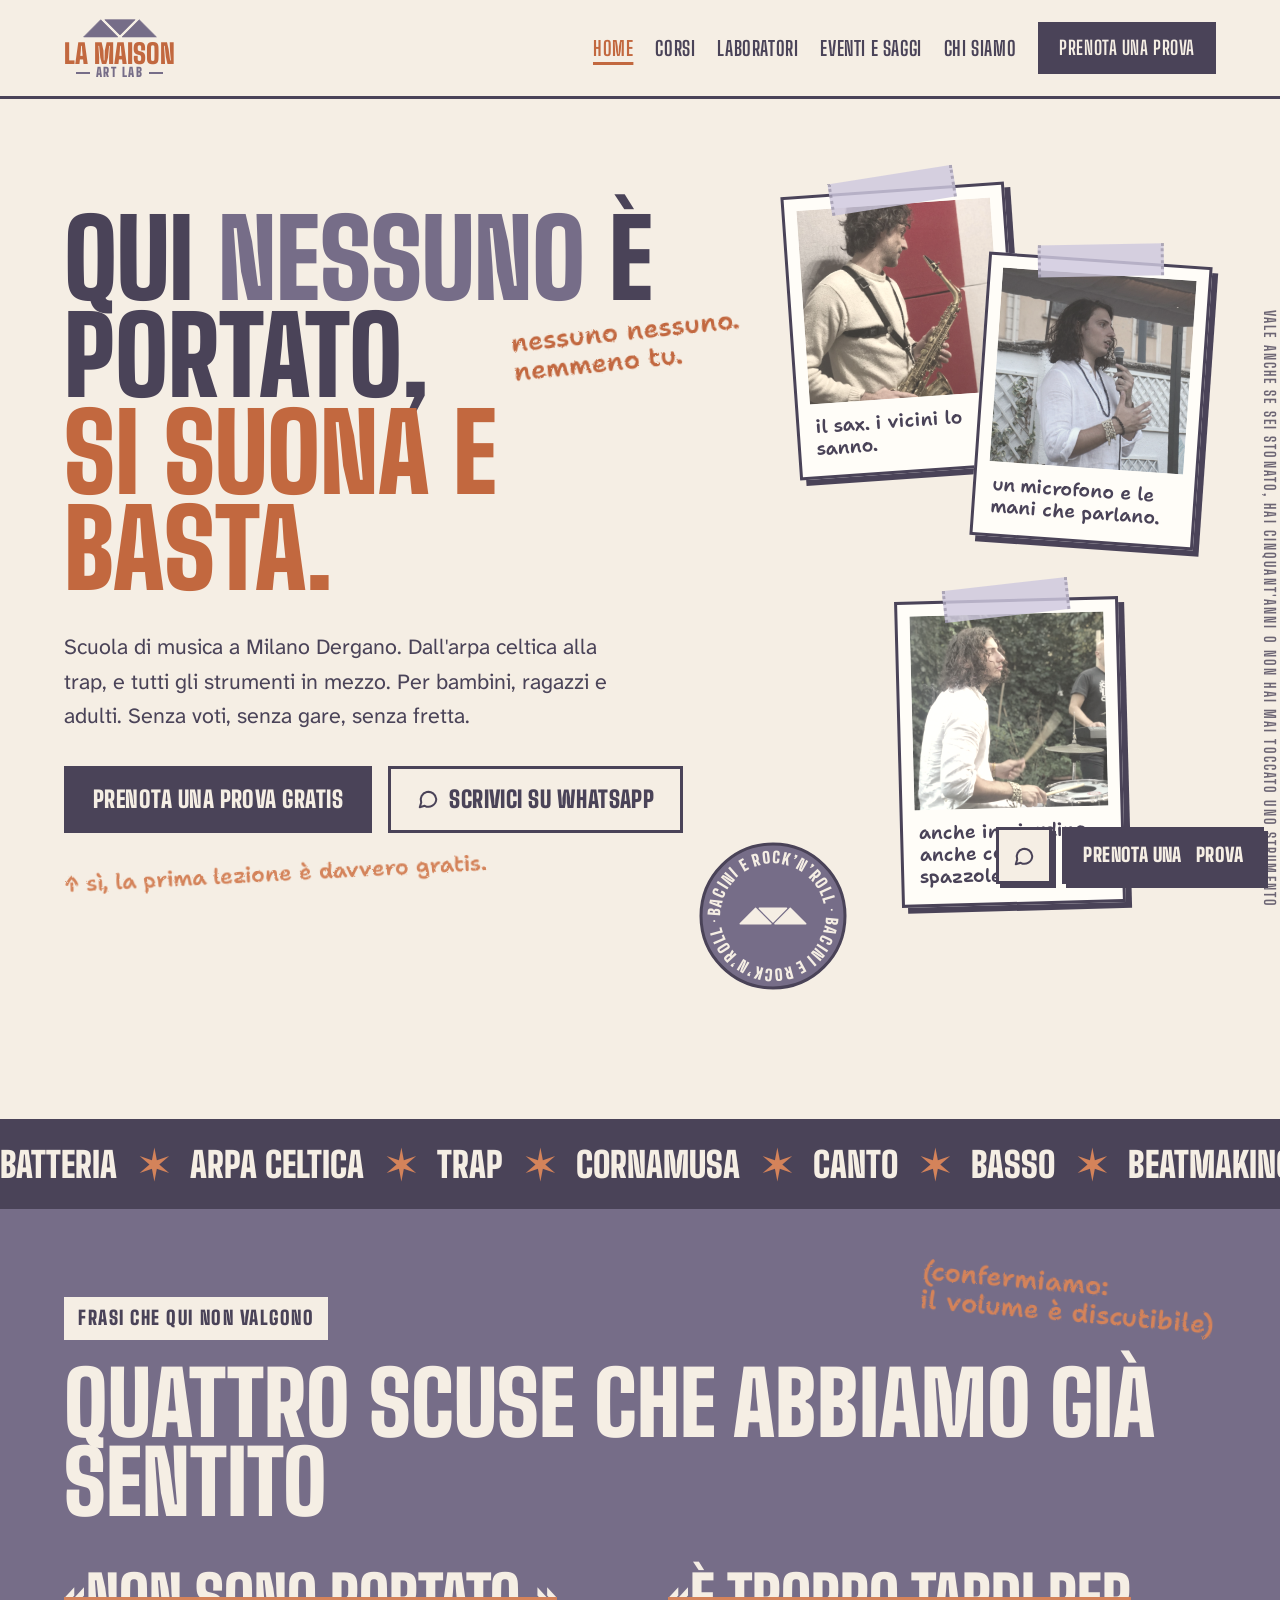
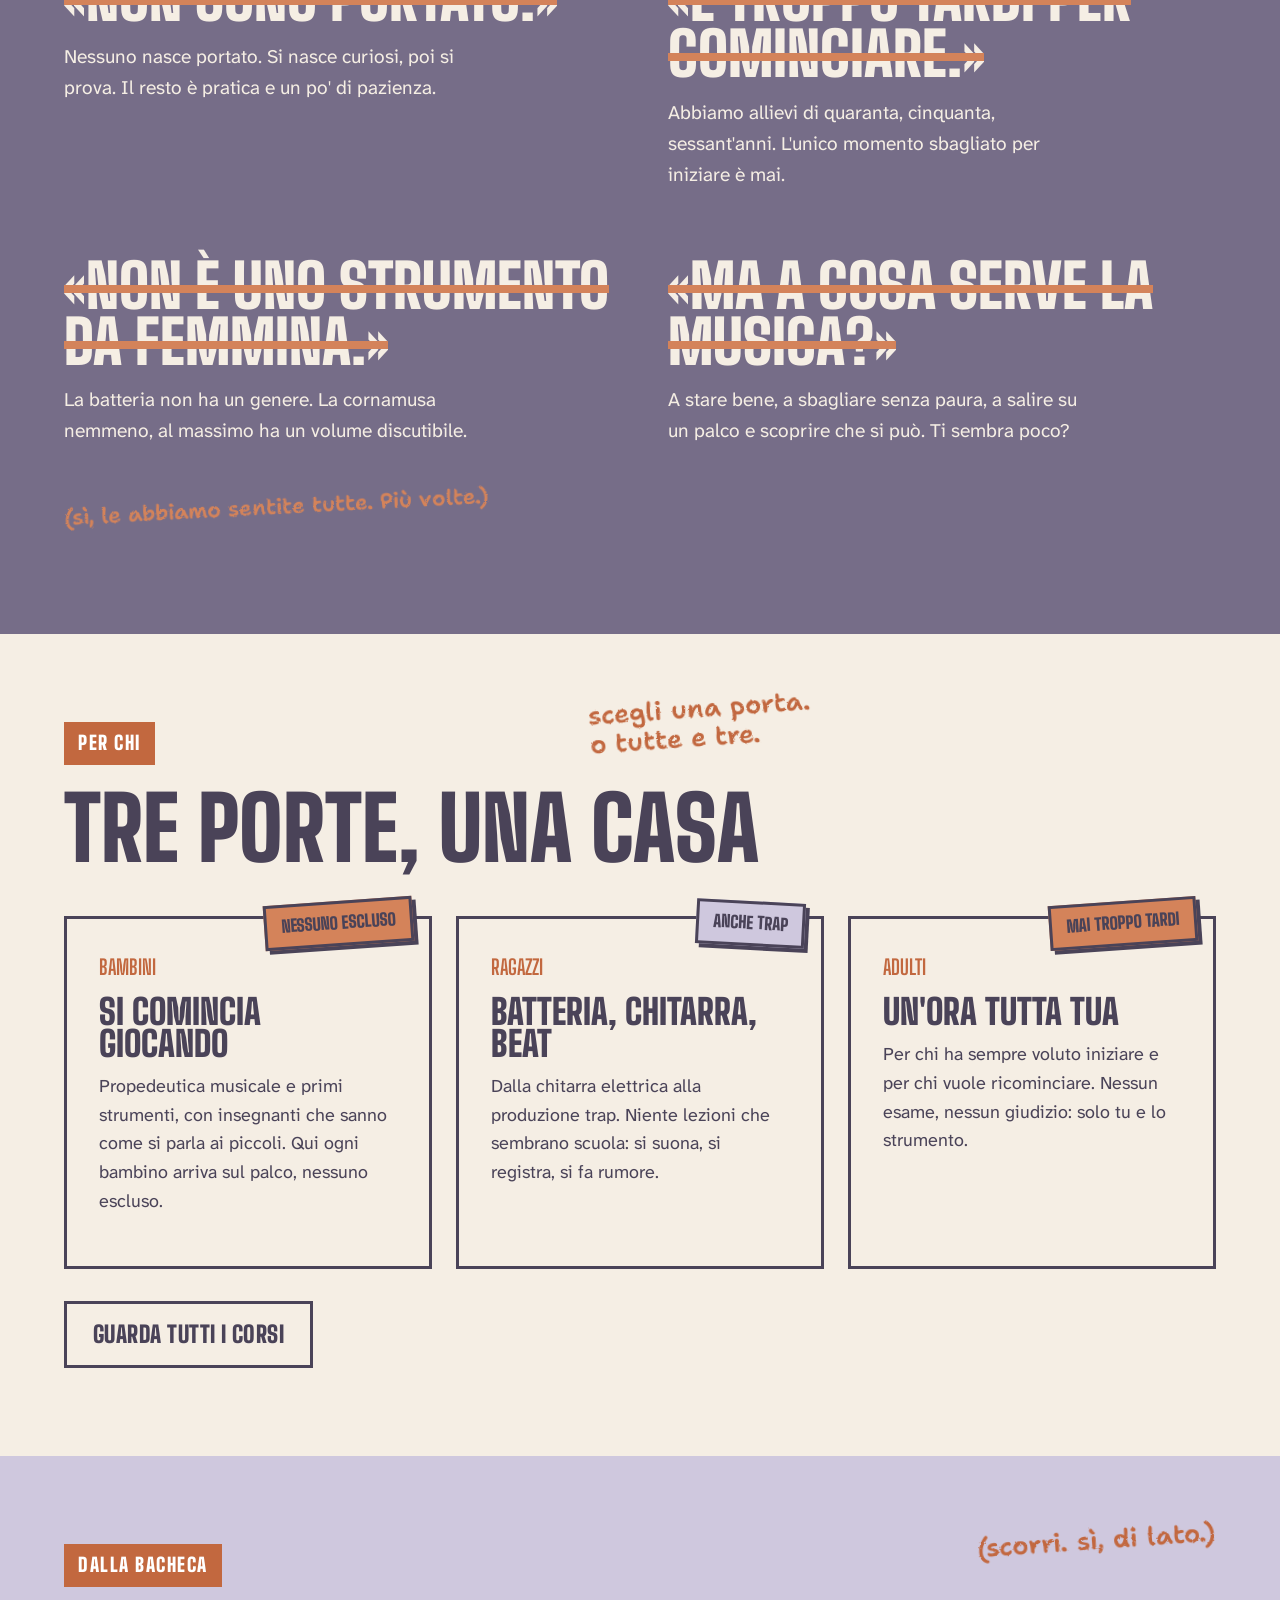
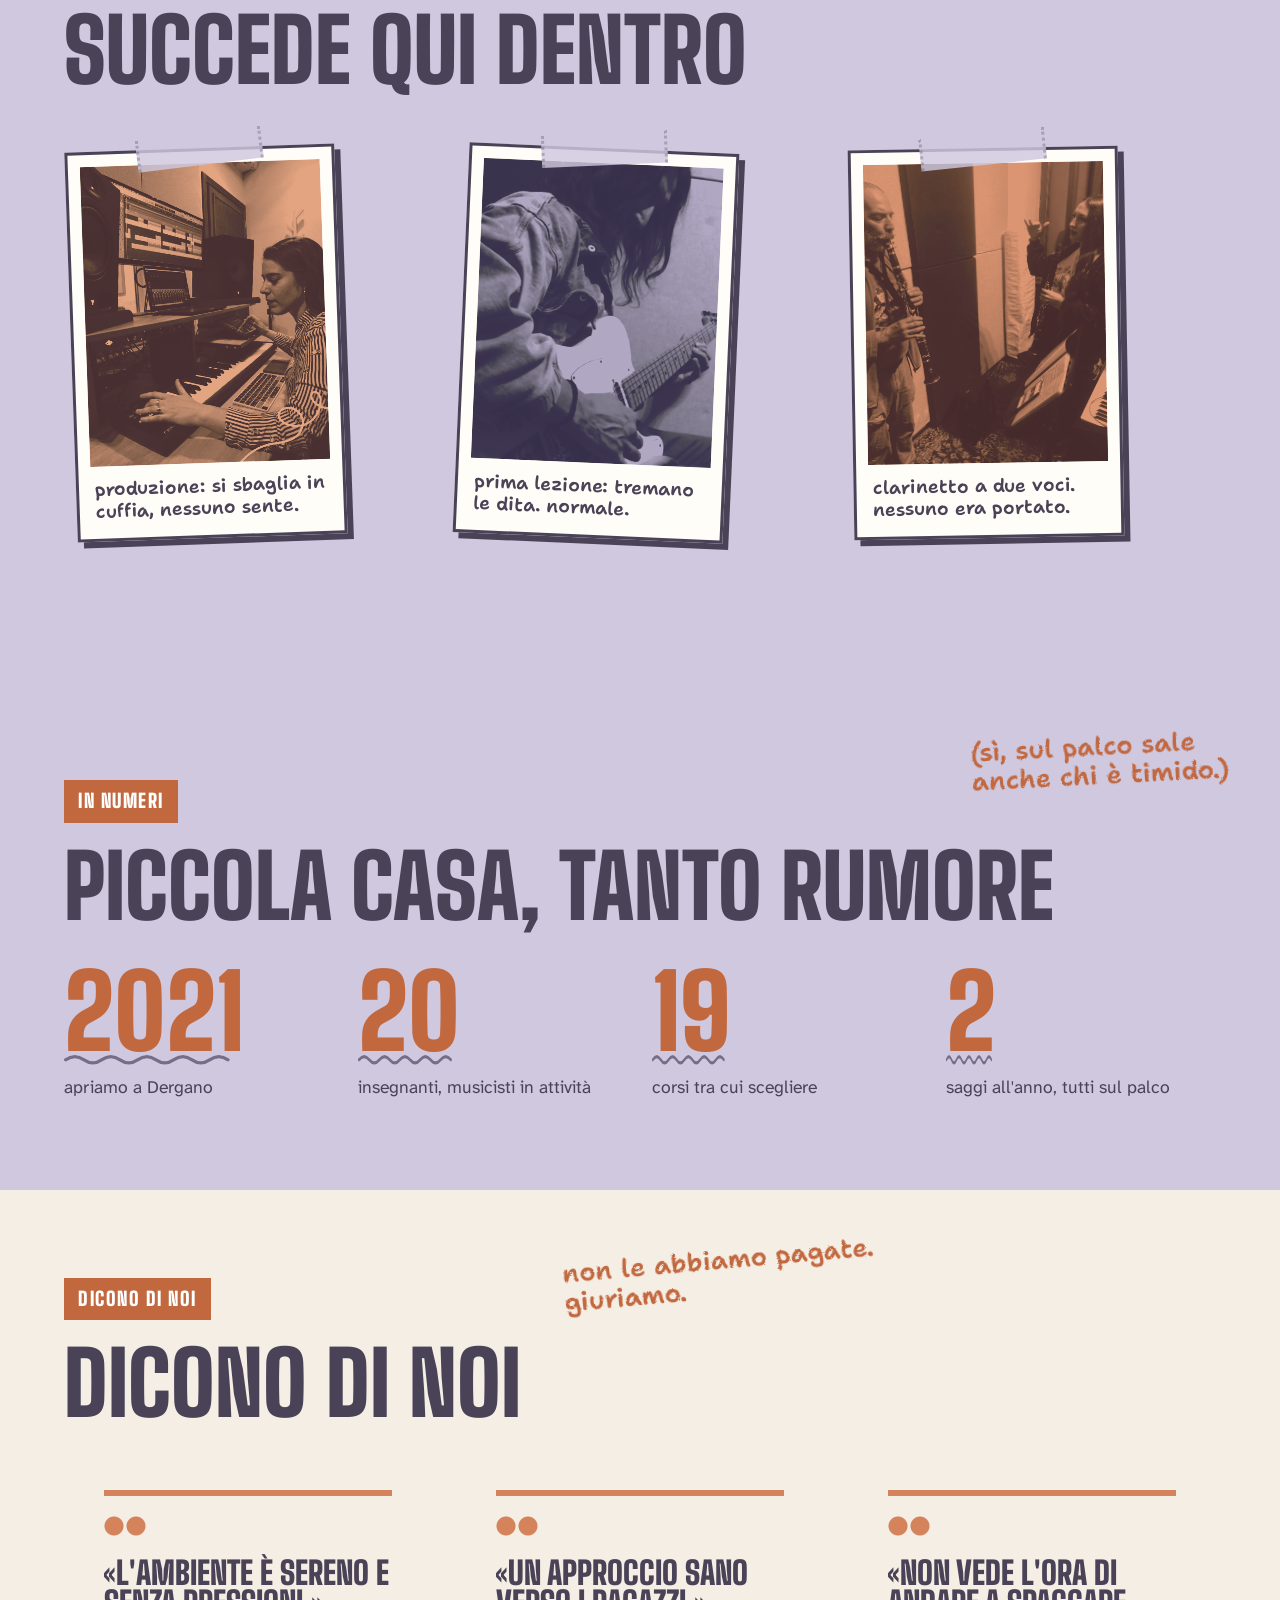
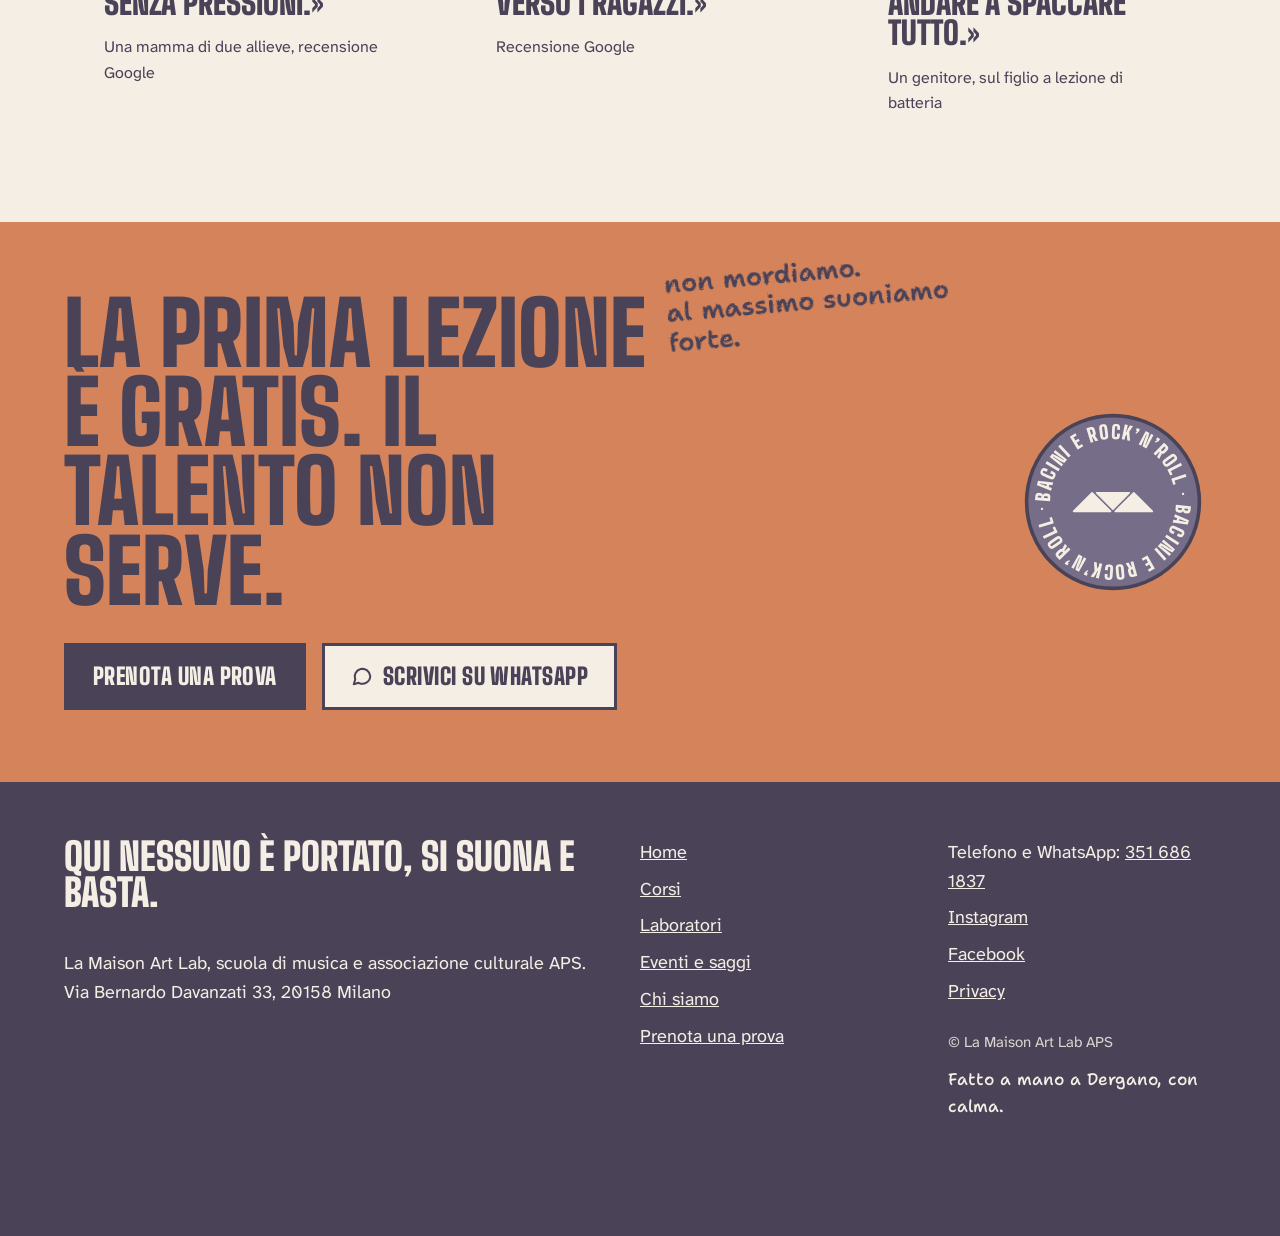
==== commit 279183d4: "20 corsi: aggiunto Mixing e mastering (corsi, modulo di prova, nastro in home); recensioni in home: " ====
--- a/index.html
+++ b/index.html
@@ -5,29 +5,41 @@
 <meta name="viewport" content="width=device-width, initial-scale=1">
 <title>La Maison Art Lab · Scuola di musica a Milano Dergano</title>
 <meta name="description" content="Qui nessuno è portato, si suona e basta. Scuola di musica a Milano Dergano per bambini, ragazzi e adulti. Lezione di prova gratuita.">
+<link rel="canonical" href="https://lamaisonartlab.org/">
+<meta property="og:type" content="website">
+<meta property="og:locale" content="it_IT">
+<meta property="og:site_name" content="La Maison Art Lab">
+<meta property="og:title" content="La Maison Art Lab · Scuola di musica a Milano Dergano">
+<meta property="og:description" content="Qui nessuno è portato, si suona e basta. Scuola di musica a Milano Dergano per bambini, ragazzi e adulti. Lezione di prova gratuita.">
+<meta property="og:url" content="https://lamaisonartlab.org/">
+<meta property="og:image" content="https://lamaisonartlab.org/foto/og-lamaison.jpg">
+<meta property="og:image:width" content="1200">
+<meta property="og:image:height" content="630">
+<meta name="twitter:card" content="summary_large_image">
+<script type="application/ld+json">{"@context": "https://schema.org", "@type": ["EducationalOrganization", "LocalBusiness"], "@id": "https://lamaisonartlab.org/#scuola", "name": "La Maison Art Lab", "alternateName": "La Maison Art Lab APS", "url": "https://lamaisonartlab.org/", "description": "Scuola di musica e associazione culturale a Milano Dergano. Lezioni individuali per bambini, ragazzi e adulti: batteria, chitarra, basso, canto, pianoforte, violino, fiati, arpa celtica, cornamusa, produzione e beatmaking. Lezione di prova gratuita.", "slogan": "Qui nessuno è portato, si suona e basta.", "foundingDate": "2021-09", "telephone": "+39 351 686 1837", "email": "lamaisonartlab@gmail.com", "image": "https://lamaisonartlab.org/foto/og-lamaison.jpg", "logo": "https://lamaisonartlab.org/foto/og-lamaison.jpg", "address": {"@type": "PostalAddress", "streetAddress": "Via Bernardo Davanzati 33", "addressLocality": "Milano", "postalCode": "20158", "addressRegion": "MI", "addressCountry": "IT"}, "areaServed": ["Dergano", "Bovisa", "Affori", "Maciachini", "Isola", "Milano"], "sameAs": ["https://www.instagram.com/lamaisonartlab/", "https://www.facebook.com/lamaisonartlab/"], "knowsAbout": ["batteria", "chitarra", "basso", "canto", "pianoforte", "violino", "sassofono", "tromba", "arpa celtica", "cornamusa", "flauto traverso", "tin whistle", "bodhrán", "produzione musicale", "beatmaking", "propedeutica musicale"]}</script>
 <link rel="stylesheet" href="style.css">
 </head>
 <body>
 <svg width="0" height="0" style="position:absolute" aria-hidden="true" focusable="false"><filter id="gesso"><feTurbulence type="fractalNoise" baseFrequency="0.85" numOctaves="2" result="n"/><feDisplacementMap in="SourceGraphic" in2="n" scale="2.4"/></filter></svg>
 <a class="salta" href="#contenuto">Vai al contenuto</a>
 <header class="testata"><div class="wrap">
-<a class="marchio" href="index.html" aria-label="La Maison Art Lab, home"><svg viewBox="130 300 832 225" aria-hidden="true" focusable="false"><g fill="#766D88" stroke="#766D88" stroke-width="8" stroke-linejoin="round"><path d="M148 507 L335 319 L522 507 Z"/><path d="M380 319 L711 319 L546 485 Z"/><path d="M569 507 L756 319 L944 507 Z"/></g></svg><span class="marchio-testo"><b>La Maison</b><span>ART LAB</span></span></a>
+<a class="marchio" href="/" aria-label="La Maison Art Lab, home"><svg viewBox="130 300 832 225" aria-hidden="true" focusable="false"><g fill="#766D88" stroke="#766D88" stroke-width="8" stroke-linejoin="round"><path d="M148 507 L335 319 L522 507 Z"/><path d="M380 319 L711 319 L546 485 Z"/><path d="M569 507 L756 319 L944 507 Z"/></g></svg><span class="marchio-testo"><b>La Maison</b><span>ART LAB</span></span></a>
 <button class="apri-menu" type="button" aria-expanded="false" aria-controls="menu">Menu</button>
-<nav class="menu" id="menu" aria-label="Principale"><a href="index.html" aria-current="page">Home</a><a href="corsi.html">Corsi</a><a href="laboratori.html">Laboratori</a><a href="eventi.html">Eventi e saggi</a><a href="chi-siamo.html">Chi siamo</a><a class="btn btn-prova" href="prova.html">Prenota una prova</a></nav>
+<nav class="menu" id="menu" aria-label="Principale"><a href="/" aria-current="page">Home</a><a href="/corsi">Corsi</a><a href="/laboratori">Laboratori</a><a href="/eventi">Eventi e saggi</a><a href="/chi-siamo">Chi siamo</a><a class="btn btn-prova" href="/prova">Prenota una prova</a></nav>
 </div></header>
 <main id="contenuto">
 <section class="hero"><div class="wrap hero-griglia">
 <div>
 <h1 style="font-size:clamp(3.6rem,8.4vw,8.4rem)"><span class="w1">Qui</span> <span class="w2">nessuno</span> <span class="w1">è portato,</span><span class="riga2">si suona e basta.</span></h1>
 <p class="lead">Scuola di musica a Milano Dergano. Dall'arpa celtica alla trap, e tutti gli strumenti in mezzo. Per bambini, ragazzi e adulti. Senza voti, senza gare, senza fretta.</p>
-<div class="bottoni"><a class="btn btn-prova" href="prova.html">Prenota una prova gratis</a><a class="btn btn-wa" href="https://wa.me/393516861837?text=Ciao%21%20Vorrei%20prenotare%20una%20lezione%20di%20prova%20alla%20Maison."><svg viewBox="0 0 24 24" fill="none" stroke="currentColor" stroke-width="2.2" stroke-linecap="round" stroke-linejoin="round" aria-hidden="true" focusable="false"><path d="M21 12a8.5 8.5 0 0 1-12.6 7.4L3 21l1.6-5.2A8.5 8.5 0 1 1 21 12z"/></svg> Scrivici su WhatsApp</a></div>
+<div class="bottoni"><a class="btn btn-prova" href="/prova">Prenota una prova gratis</a><a class="btn btn-wa" href="https://wa.me/393516861837?text=Ciao%21%20Vorrei%20prenotare%20una%20lezione%20di%20prova%20alla%20Maison."><svg viewBox="0 0 24 24" fill="none" stroke="currentColor" stroke-width="2.2" stroke-linecap="round" stroke-linejoin="round" aria-hidden="true" focusable="false"><path d="M21 12a8.5 8.5 0 0 1-12.6 7.4L3 21l1.6-5.2A8.5 8.5 0 1 1 21 12z"/></svg> Scrivici su WhatsApp</a></div>
 <p class="annotazione">↑ sì, la prima lezione è davvero gratis.</p>
 </div>
 <div class="hero-figura collage"><figure class="polaroid nastrino" style="--r:-4deg;left:-4%;top:0;z-index:1"><span class="duo"><img src="foto/sax.jpg" alt="Un sassofonista davanti alla parete rossa della sala" loading="lazy"></span><figcaption>il sax. i vicini lo sanno.</figcaption></figure><figure class="polaroid nastrino" style="--r:4deg;right:-6%;top:70px;z-index:2"><span class="duo"><img src="foto/voce-uomo.jpg" alt="Un cantante in camicia bianca canta in giardino" loading="lazy"></span><figcaption>un microfono e le mani che parlano.</figcaption></figure><figure class="polaroid nastrino" style="--r:-1.5deg;left:20%;top:410px;z-index:3"><span class="duo"><img src="foto/batteria-giardino.jpg" alt="Un percussionista suona con le spazzole in giardino" loading="lazy"></span><figcaption>anche in giardino. anche con le spazzole.</figcaption></figure><svg class="timbro" viewBox="0 0 200 200" aria-hidden="true" focusable="false"><defs><path id="cerchio-hero" d="M100,100 m-70,0 a70,70 0 1,1 140,0 a70,70 0 1,1 -140,0"/></defs><circle cx="100" cy="100" r="96" fill="#766D88" stroke="#4A4358" stroke-width="4"/><text font-family="Big Shoulders Display, Arial Narrow, sans-serif" font-weight="900" font-size="21" fill="#F5EEE4" letter-spacing="1"><textPath href="#cerchio-hero" textLength="436" lengthAdjust="spacing">BACINI E ROCK&#8217;N&#8217;ROLL · BACINI E ROCK&#8217;N&#8217;ROLL ·</textPath></text><g transform="translate(54.2,87.6) scale(0.11) translate(-130,-300)"><g fill="#F5EEE4" stroke="#F5EEE4" stroke-width="16" stroke-linejoin="round"><path d="M148 507 L335 319 L522 507 Z"/><path d="M380 319 L711 319 L546 485 Z"/><path d="M569 507 L756 319 L944 507 Z"/></g></g></svg></div>
 </div>
 <p class="gesso solo-desk" style="left:40%;top:218px;color:var(--terra-scura);transform:rotate(-6deg)" aria-hidden="true">nessuno nessuno.<br>nemmeno tu.</p><div class="lato">Vale anche se sei stonato, hai cinquant'anni o non hai mai toccato uno strumento</div>
 </section>
-<div class="nastro" aria-hidden="true"><div class="nastro-binario"><span>Batteria<i>✶</i>Arpa celtica<i>✶</i>Trap<i>✶</i>Cornamusa<i>✶</i>Canto<i>✶</i>Basso<i>✶</i>Beatmaking<i>✶</i>Violino<i>✶</i>Tin whistle<i>✶</i>Sax<i>✶</i>Pianoforte<i>✶</i>Bodhrán<i>✶</i>Chitarra elettrica<i>✶</i>Tromba<i>✶</i></span><span>Batteria<i>✶</i>Arpa celtica<i>✶</i>Trap<i>✶</i>Cornamusa<i>✶</i>Canto<i>✶</i>Basso<i>✶</i>Beatmaking<i>✶</i>Violino<i>✶</i>Tin whistle<i>✶</i>Sax<i>✶</i>Pianoforte<i>✶</i>Bodhrán<i>✶</i>Chitarra elettrica<i>✶</i>Tromba<i>✶</i></span></div></div>
+<div class="nastro" aria-hidden="true"><div class="nastro-binario"><span>Batteria<i>✶</i>Arpa celtica<i>✶</i>Trap<i>✶</i>Cornamusa<i>✶</i>Canto<i>✶</i>Basso<i>✶</i>Beatmaking<i>✶</i>Mixing e mastering<i>✶</i>Violino<i>✶</i>Tin whistle<i>✶</i>Sax<i>✶</i>Pianoforte<i>✶</i>Bodhrán<i>✶</i>Chitarra elettrica<i>✶</i>Tromba<i>✶</i></span><span>Batteria<i>✶</i>Arpa celtica<i>✶</i>Trap<i>✶</i>Cornamusa<i>✶</i>Canto<i>✶</i>Basso<i>✶</i>Beatmaking<i>✶</i>Mixing e mastering<i>✶</i>Violino<i>✶</i>Tin whistle<i>✶</i>Sax<i>✶</i>Pianoforte<i>✶</i>Bodhrán<i>✶</i>Chitarra elettrica<i>✶</i>Tromba<i>✶</i></span></div></div>
 
 <section class="sezione sezione-viola"><div class="wrap">
 <span class="etichetta">Frasi che qui non valgono</span>
@@ -49,7 +61,7 @@
 <div class="scheda"><span class="adesivo lilla">Anche trap</span><span class="eta">Ragazzi</span><h3>Batteria, chitarra, beat</h3><p>Dalla chitarra elettrica alla produzione trap. Niente lezioni che sembrano scuola: si suona, si registra, si fa rumore.</p></div>
 <div class="scheda"><span class="adesivo">Mai troppo tardi</span><span class="eta">Adulti</span><h3>Un'ora tutta tua</h3><p>Per chi ha sempre voluto iniziare e per chi vuole ricominciare. Nessun esame, nessun giudizio: solo tu e lo strumento.</p></div>
 </div>
-<div class="bottoni"><a class="btn btn-wa" href="corsi.html">Guarda tutti i corsi</a></div>
+<div class="bottoni"><a class="btn btn-wa" href="/corsi">Guarda tutti i corsi</a></div>
 </div></section><section class="sezione sezione-lilla"><div class="wrap"><p class="gesso solo-desk" style="right:5%;top:70px;color:var(--terra-scura);transform:rotate(-4deg)" aria-hidden="true">(scorri. sì, di lato.)</p><span class="etichetta">Dalla bacheca</span><h2>Succede qui dentro</h2><div class="bacheca" aria-label="Foto dalle lezioni"><figure class="polaroid nastrino"><span class="duo"><img src="foto/produzione.jpg" alt="Una ragazza produce musica al computer con tastiera e casse" loading="lazy"></span><figcaption>produzione: si sbaglia in cuffia, nessuno sente.</figcaption></figure><figure class="polaroid nastrino"><span class="duo"><img src="foto/v-telecaster.jpg" alt="Mani su una chitarra elettrica davanti alla parete rossa" loading="lazy"></span><figcaption>prima lezione: tremano le dita. normale.</figcaption></figure><figure class="polaroid nastrino"><span class="duo"><img src="foto/clarinetto.jpg" alt="Insegnante e allieva suonano il clarinetto" loading="lazy"></span><figcaption>clarinetto a due voci. nessuno era portato.</figcaption></figure><figure class="polaroid nastrino"><span class="duo"><img src="foto/canto-piano.jpg" alt="Una cantante e un pianista provano in sala" loading="lazy"></span><figcaption>voce e piano. il resto è coraggio.</figcaption></figure><figure class="polaroid nastrino"><span class="duo"><img src="foto/basso.jpg" alt="Un bassista suona in sala prove" loading="lazy"></span><figcaption>senza basso non balla nessuno.</figcaption></figure><figure class="polaroid nastrino"><span class="duo"><img src="foto/batteria.jpg" alt="Una batterista suona all aperto" loading="lazy"></span><figcaption>rumore autorizzato.</figcaption></figure><figure class="polaroid nastrino"><span class="duo"><img src="foto/studio.jpg" alt="Una persona di spalle lavora in studio di registrazione" loading="lazy"></span><figcaption>cuffie, cavi e pazienza.</figcaption></figure><figure class="polaroid nastrino"><span class="duo"><img src="foto/chitarre.jpg" alt="Due chitarriste a lezione" loading="lazy"></span><figcaption>prima si accorda. poi si ride.</figcaption></figure><figure class="polaroid nastrino"><span class="duo"><img src="foto/v-piano-lezione.jpg" alt="Insegnante e allievo adulto al pianoforte" loading="lazy"></span><figcaption>a quattro mani. due sono del maestro.</figcaption></figure></div></div></section>
 
 <section class="sezione sezione-lilla"><div class="wrap">
@@ -65,7 +77,7 @@
 
 <section class="sezione"><div class="wrap">
 <p class="gesso solo-desk" style="left:44%;top:56px;color:var(--terra-scura);transform:rotate(-5deg)" aria-hidden="true">non le abbiamo pagate.<br>giuriamo.</p><span class="etichetta">Dicono di noi</span>
-<h2>Lo dicono loro, non noi</h2>
+<h2>Dicono di noi</h2>
 <div class="recensioni">
 <figure class="recensione"><blockquote>«L'ambiente è sereno e senza pressioni.»</blockquote><figcaption>Una mamma di due allieve, recensione Google</figcaption></figure>
 <figure class="recensione"><blockquote>«Un approccio sano verso i ragazzi.»</blockquote><figcaption>Recensione Google</figcaption></figure>
@@ -76,14 +88,15 @@
 </main>
 <section class="banda"><p class="gesso solo-desk" style="left:52%;top:34px;color:var(--notte);transform:rotate(-5deg)" aria-hidden="true">non mordiamo.<br>al massimo suoniamo forte.</p><svg class="timbro" viewBox="0 0 200 200" aria-hidden="true" focusable="false"><defs><path id="cerchio-piede" d="M100,100 m-70,0 a70,70 0 1,1 140,0 a70,70 0 1,1 -140,0"/></defs><circle cx="100" cy="100" r="96" fill="#766D88" stroke="#4A4358" stroke-width="4"/><text font-family="Big Shoulders Display, Arial Narrow, sans-serif" font-weight="900" font-size="21" fill="#F5EEE4" letter-spacing="1"><textPath href="#cerchio-piede" textLength="436" lengthAdjust="spacing">BACINI E ROCK&#8217;N&#8217;ROLL · BACINI E ROCK&#8217;N&#8217;ROLL ·</textPath></text><g transform="translate(54.2,87.6) scale(0.11) translate(-130,-300)"><g fill="#F5EEE4" stroke="#F5EEE4" stroke-width="16" stroke-linejoin="round"><path d="M148 507 L335 319 L522 507 Z"/><path d="M380 319 L711 319 L546 485 Z"/><path d="M569 507 L756 319 L944 507 Z"/></g></g></svg><div class="wrap">
 <h2>La prima lezione è gratis. Il talento non serve.</h2>
-<div class="bottoni"><a class="btn btn-prova" href="prova.html">Prenota una prova</a><a class="btn btn-wa" href="https://wa.me/393516861837?text=Ciao%21%20Vorrei%20prenotare%20una%20lezione%20di%20prova%20alla%20Maison."><svg viewBox="0 0 24 24" fill="none" stroke="currentColor" stroke-width="2.2" stroke-linecap="round" stroke-linejoin="round" aria-hidden="true" focusable="false"><path d="M21 12a8.5 8.5 0 0 1-12.6 7.4L3 21l1.6-5.2A8.5 8.5 0 1 1 21 12z"/></svg> Scrivici su WhatsApp</a></div>
+<div class="bottoni"><a class="btn btn-prova" href="/prova">Prenota una prova</a><a class="btn btn-wa" href="https://wa.me/393516861837?text=Ciao%21%20Vorrei%20prenotare%20una%20lezione%20di%20prova%20alla%20Maison."><svg viewBox="0 0 24 24" fill="none" stroke="currentColor" stroke-width="2.2" stroke-linecap="round" stroke-linejoin="round" aria-hidden="true" focusable="false"><path d="M21 12a8.5 8.5 0 0 1-12.6 7.4L3 21l1.6-5.2A8.5 8.5 0 1 1 21 12z"/></svg> Scrivici su WhatsApp</a></div>
 </div></section>
 <footer class="piede"><div class="wrap">
 <div><p class="claim">Qui nessuno è portato, si suona e basta.</p><p>La Maison Art Lab, scuola di musica e associazione culturale APS.<br>Via Bernardo Davanzati 33, 20158 Milano</p></div>
-<div><ul><li><a href="index.html">Home</a></li><li><a href="corsi.html">Corsi</a></li><li><a href="laboratori.html">Laboratori</a></li><li><a href="eventi.html">Eventi e saggi</a></li><li><a href="chi-siamo.html">Chi siamo</a></li><li><a href="prova.html">Prenota una prova</a></li></ul></div>
-<div><ul><li>Telefono e WhatsApp: <a href="tel:+393516861837">351 686 1837</a></li><li><a href="https://www.instagram.com/lamaisonartlab/">Instagram</a></li><li><a href="https://www.facebook.com/lamaisonartlab/">Facebook</a></li><li><a href="privacy.html">Privacy</a></li></ul><small>© La Maison Art Lab APS</small><p class="firma">Fatto a mano a Dergano, con calma.</p></div>
+<div><ul><li><a href="/">Home</a></li><li><a href="/corsi">Corsi</a></li><li><a href="/laboratori">Laboratori</a></li><li><a href="/eventi">Eventi e saggi</a></li><li><a href="/chi-siamo">Chi siamo</a></li><li><a href="/prova">Prenota una prova</a></li></ul></div>
+<div><ul><li>Telefono e WhatsApp: <a href="tel:+393516861837">351 686 1837</a></li><li><a href="https://www.instagram.com/lamaisonartlab/">Instagram</a></li><li><a href="https://www.facebook.com/lamaisonartlab/">Facebook</a></li><li><a href="/privacy">Privacy</a></li></ul><small>© La Maison Art Lab APS</small><p class="firma">Fatto a mano a Dergano, con calma.</p></div>
 </div></footer>
-<div class="fisso"><a class="btn btn-wa" href="https://wa.me/393516861837?text=Ciao%21%20Vorrei%20prenotare%20una%20lezione%20di%20prova%20alla%20Maison." aria-label="Scrivici su WhatsApp"><svg viewBox="0 0 24 24" fill="none" stroke="currentColor" stroke-width="2.2" stroke-linecap="round" stroke-linejoin="round" aria-hidden="true" focusable="false"><path d="M21 12a8.5 8.5 0 0 1-12.6 7.4L3 21l1.6-5.2A8.5 8.5 0 1 1 21 12z"/></svg></a><a class="btn btn-prova" href="prova.html"><span class="testo-lungo">Prenota una&nbsp;</span>prova</a></div>
+<div class="fisso"><a class="btn btn-wa" href="https://wa.me/393516861837?text=Ciao%21%20Vorrei%20prenotare%20una%20lezione%20di%20prova%20alla%20Maison." aria-label="Scrivici su WhatsApp"><svg viewBox="0 0 24 24" fill="none" stroke="currentColor" stroke-width="2.2" stroke-linecap="round" stroke-linejoin="round" aria-hidden="true" focusable="false"><path d="M21 12a8.5 8.5 0 0 1-12.6 7.4L3 21l1.6-5.2A8.5 8.5 0 1 1 21 12z"/></svg></a><a class="btn btn-prova" href="/prova"><span class="testo-lungo">Prenota una&nbsp;</span>prova</a></div>
 <script src="main.js"></script>
+<script>function loadScript(a){var b=document.getElementsByTagName("head")[0],c=document.createElement("script");c.type="text/javascript",c.src="https://tracker.metricool.com/resources/be.js",c.onreadystatechange=a,c.onload=a,b.appendChild(c)}loadScript(function(){beTracker.t({hash:"4a9b543a5ae38511cccfe900e14ec76c"})});</script>
 </body>
 </html>
--- a/style.css
+++ b/style.css
@@ -329,3 +329,20 @@
 .hero-figura.collage{width:min(600px,100%);height:860px}
 .collage .polaroid{width:50%}
 .collage .polaroid .duo img{filter:saturate(.55) contrast(.9) brightness(1.06) sepia(.15)}
+
+/* ===== Pagine strumento (SEO) ===== */
+.briciole{padding-top:20px;font-size:.95rem}
+.briciole a{color:var(--viola)}
+.testo-lungo{max-width:820px}
+.testo-lungo h2{margin-bottom:28px}
+.testo-lungo p{font-size:1.2rem}
+.faq{border-top:3px solid currentColor;padding:18px 0}
+.faq:last-of-type{border-bottom:3px solid currentColor}
+.faq summary{cursor:pointer;font-family:var(--display);font-weight:900;font-size:1.7rem;text-transform:uppercase;line-height:1.05;list-style:none}
+.faq summary::-webkit-details-marker{display:none}
+.faq summary::after{content:" +";color:var(--terra)}
+.faq[open] summary::after{content:" –"}
+.faq p{margin:14px 0 0}
+.corso h3 a{text-decoration-thickness:3px;text-underline-offset:5px}
+.hero-figura.sola .polaroid{position:relative;left:auto;bottom:auto;width:100%;max-width:360px;--r:4deg;margin:24px auto 0}
+.hero-figura.sola .polaroid .duo{aspect-ratio:4/5}
